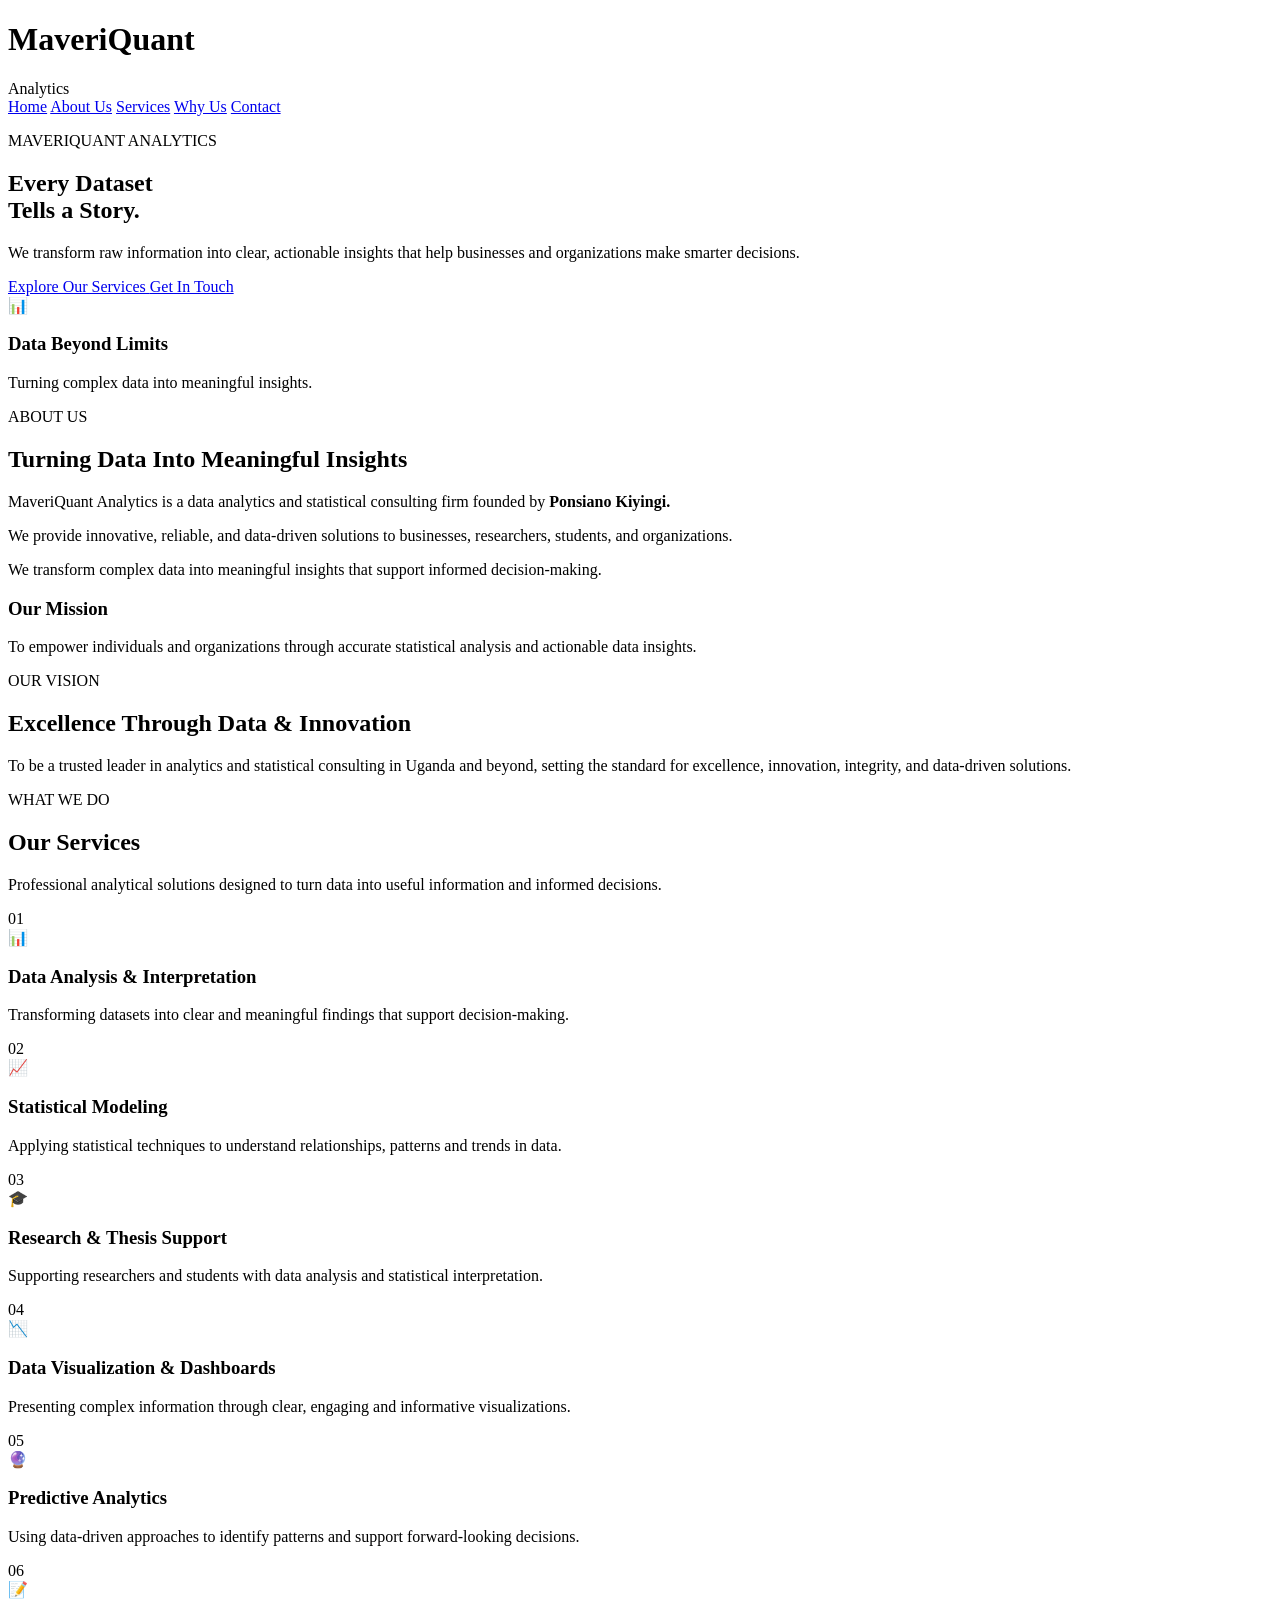
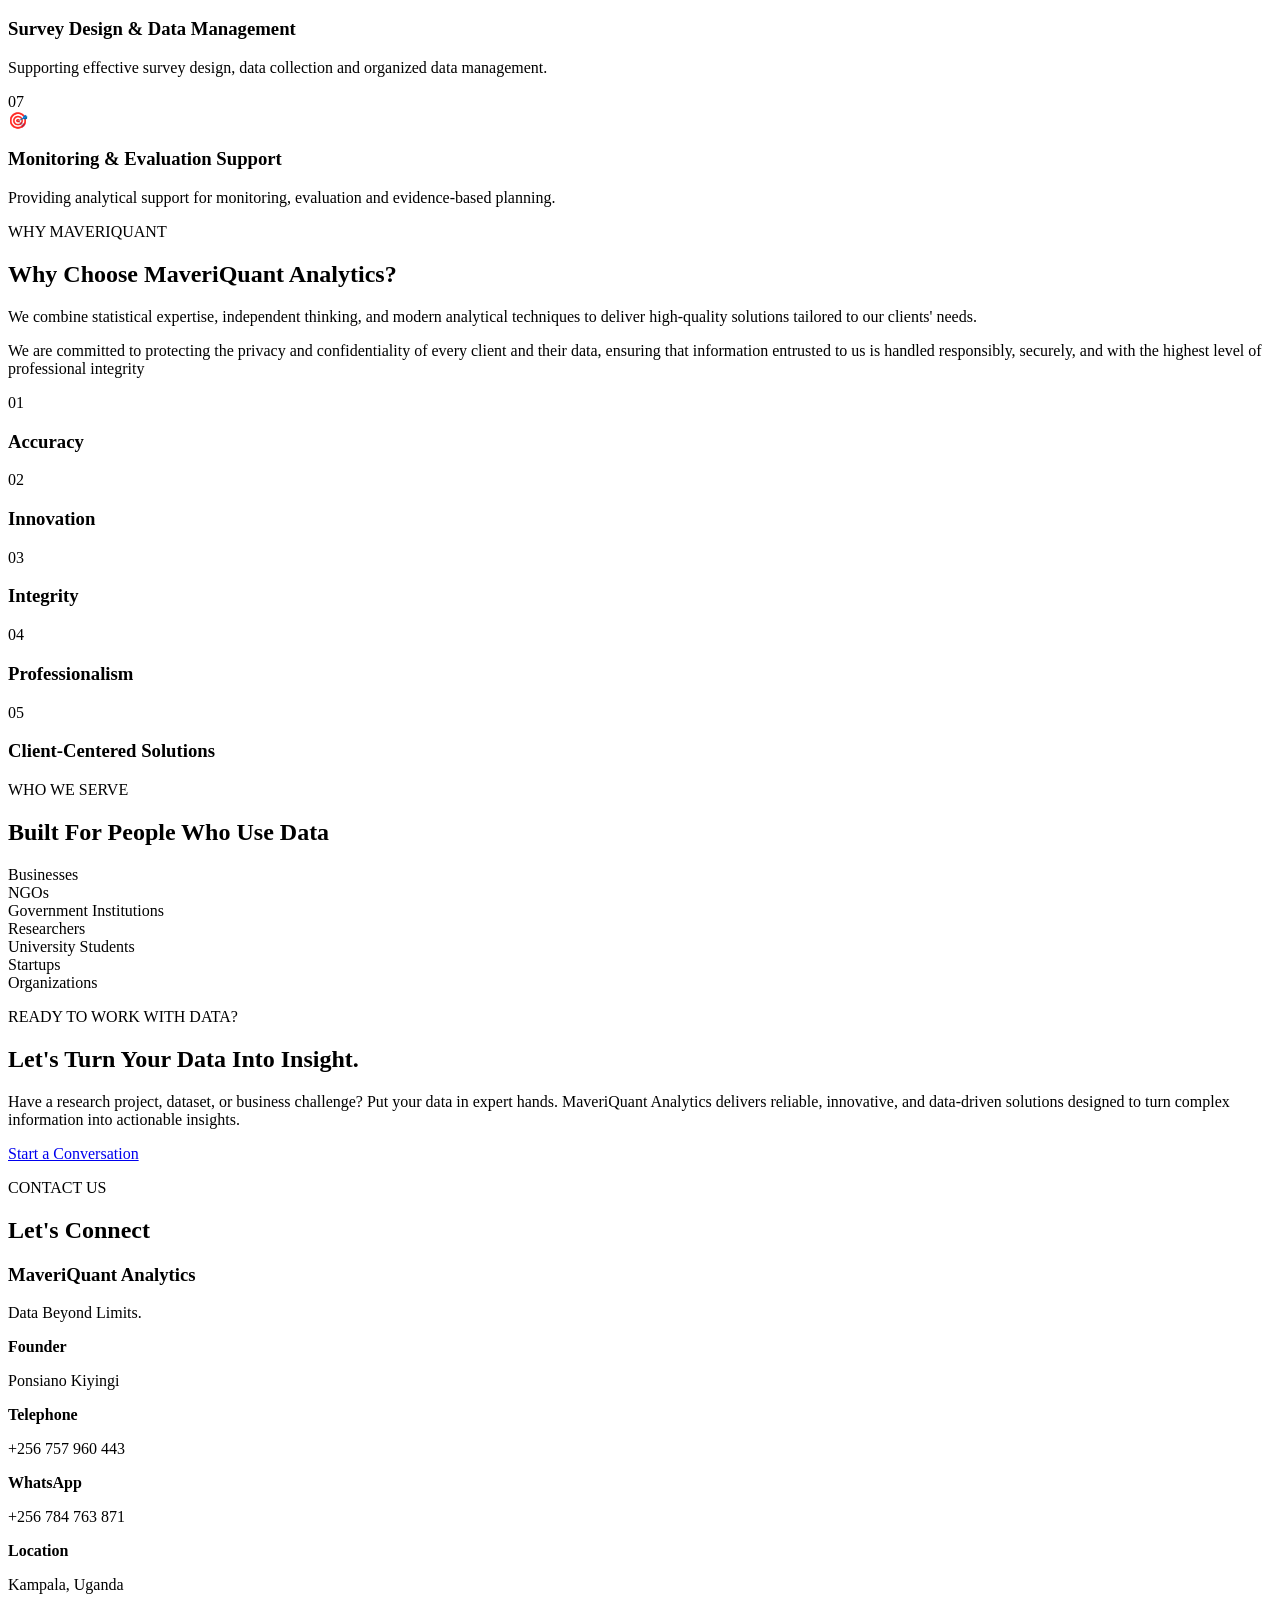
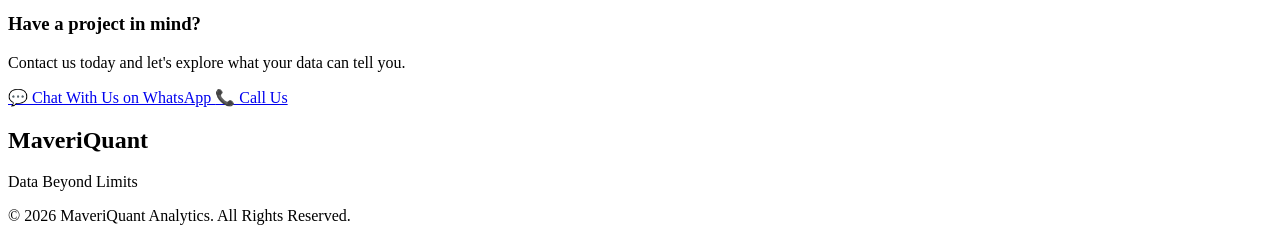
==== index.html @ db4d4c3b "Revise branding and content in index.html Updated the title and meta description to reflect the new " ====
<!DOCTYPE html>
<html lang="en">
<head>
    <meta charset="UTF-8">
    <meta name="viewport" content="width=device-width, initial-scale=1.0">

    <title>MaveriQuant Analytics | Data Beyond Limits</title>

    <meta name="description"
        content="MaveriQuant Analytics provides professional statistical analytics,statistical consulting, data visualization, predictive analytics, econometrics and research support services">

    <meta name="keywords"
        content="Mavstats is a data and statistical analytics brand focused
                on transforming data into clear,actionable and meaningful insights that help businesses to make
                smarter decisions.<link rel="stylesheet" href="style.css">
</head>

<body>

    <!-- ================= HEADER ================= -->

    <header class="header">

        <div class="container nav-container">

            <div class="logo">
                <h1>MaveriQuant</h1>
                <span>Analytics</span>
            </div>

            <nav>
                <a href="#home">Home</a>
                <a href="#about">About Us</a>
                <a href="#services">Services</a>
                <a href="#why-us">Why Us</a>
                <a href="#contact">Contact</a>
            </nav>

        </div>

    </header>


    <!-- ================= HERO ================= -->

    <section id="home" class="hero">

        <div class="container hero-content">

            <div class="hero-text">

                <p class="small-title">MAVERIQUANT ANALYTICS</p>

                <h2>
                    Every Dataset<br>
                    <span>Tells a Story.</span>
                </h2>

                <p>
                    We transform raw information into clear, actionable
                    insights that help businesses and organizations make
                    smarter decisions.
                </p>

                <div class="hero-buttons">

                    <a href="#services" class="btn primary-btn">
                        Explore Our Services
                    </a>

                    <a href="#contact" class="btn secondary-btn">
                        Get In Touch
                    </a>

                </div>

            </div>

            <div class="hero-card">

                <div class="data-icon">📊</div>

                <h3>Data Beyond Limits</h3>

                <p>
                    Turning complex data into meaningful insights.
                </p>

            </div>

        </div>

    </section>


    <!-- ================= ABOUT ================= -->

    <section id="about" class="section">

        <div class="container">

            <div class="section-heading">

                <p class="section-label">ABOUT US</p>

                <h2>
                    Turning Data Into
                    <span>Meaningful Insights</span>
                </h2>

            </div>


            <div class="about-grid">

                <div class="about-text">

                    <p>
                        MaveriQuant Analytics is a data analytics and
                        statistical consulting firm founded by
                        <strong>Ponsiano Kiyingi.</strong>
                    </p>

                    <p>
                        We provide innovative, reliable, and data-driven
                        solutions to businesses, researchers, students,
                        and organizations.
                    </p>

                    <p>
                        We transform complex data into meaningful insights
                        that support informed decision-making.
                    </p>

                </div>


                <div class="mission-card">

                    <h3>Our Mission</h3>

                    <p>
                        To empower individuals and organizations through
                        accurate statistical analysis and actionable
                        data insights.
                    </p>

                </div>

            </div>

        </div>

    </section>


    <!-- ================= VISION ================= -->

    <section class="vision-section">

        <div class="container vision-grid">

            <div>

                <p class="section-label">OUR VISION</p>

                <h2>
                    Excellence Through
                    <span>Data & Innovation</span>
                </h2>

            </div>

            <p>
                To be a trusted leader in analytics and statistical consulting in Uganda and beyond, setting the standard for excellence, innovation, integrity, and data-driven solutions.
            </p>

        </div>

    </section>


    <!-- ================= SERVICES ================= -->

    <section id="services" class="section services-section">

        <div class="container">

            <div class="section-heading center">

                <p class="section-label">WHAT WE DO</p>

                <h2>Our <span>Services</span></h2>

                <p>
                    Professional analytical solutions designed to turn
                    data into useful information and informed decisions.
                </p>

            </div>


            <div class="services-grid">


                <div class="service-card">

                    <div class="service-number">01</div>

                    <div class="service-icon">📊</div>

                    <h3>Data Analysis & Interpretation</h3>

                    <p>
                        Transforming datasets into clear and meaningful
                        findings that support decision-making.
                    </p>

                </div>


                <div class="service-card">

                    <div class="service-number">02</div>

                    <div class="service-icon">📈</div>

                    <h3>Statistical Modeling</h3>

                    <p>
                        Applying statistical techniques to understand
                        relationships, patterns and trends in data.
                    </p>

                </div>


                <div class="service-card">

                    <div class="service-number">03</div>

                    <div class="service-icon">🎓</div>

                    <h3>Research & Thesis Support</h3>

                    <p>
                        Supporting researchers and students with data
                        analysis and statistical interpretation.
                    </p>

                </div>


                <div class="service-card">

                    <div class="service-number">04</div>

                    <div class="service-icon">📉</div>

                    <h3>Data Visualization & Dashboards</h3>

                    <p>
                        Presenting complex information through clear,
                        engaging and informative visualizations.
                    </p>

                </div>


                <div class="service-card">

                    <div class="service-number">05</div>

                    <div class="service-icon">🔮</div>

                    <h3>Predictive Analytics</h3>

                    <p>
                        Using data-driven approaches to identify patterns
                        and support forward-looking decisions.
                    </p>

                </div>


                <div class="service-card">

                    <div class="service-number">06</div>

                    <div class="service-icon">📝</div>

                    <h3>Survey Design & Data Management</h3>

                    <p>
                        Supporting effective survey design, data collection
                        and organized data management.
                    </p>

                </div>


                <div class="service-card">

                    <div class="service-number">07</div>

                    <div class="service-icon">🎯</div>

                    <h3>Monitoring & Evaluation Support</h3>

                    <p>
                        Providing analytical support for monitoring,
                        evaluation and evidence-based planning.
                    </p>

                </div>


            </div>

        </div>

    </section>


    <!-- ================= WHY US ================= -->

    <section id="why-us" class="section why-section">

        <div class="container">

            <div class="section-heading">

                <p class="section-label">WHY MAVERIQUANT</p>

                <h2>
                    Why Choose
                    <span>MaveriQuant Analytics?</span>
                </h2>

            </div>


            <div class="why-grid">

                <div class="why-main">

                    <p>
                        We combine statistical expertise, independent thinking, and
        modern analytical techniques to deliver high-quality solutions
        tailored to our clients' needs.
    
                    </p>

              <p>
                  We are committed to protecting the privacy and confidentiality
        of every client and their data, ensuring that information
        entrusted to us is handled responsibly, securely, and with
        the highest level of professional integrity
              </p>
                    
                </div>


                <div class="values">

                    <div class="value">
                        <span>01</span>
                        <h3>Accuracy</h3>
                    </div>

                    <div class="value">
                        <span>02</span>
                        <h3>Innovation</h3>
                    </div>

                    <div class="value">
                        <span>03</span>
                        <h3>Integrity</h3>
                    </div>

                    <div class="value">
                        <span>04</span>
                        <h3>Professionalism</h3>
                    </div>

                    <div class="value">
                        <span>05</span>
                        <h3>Client-Centered Solutions</h3>
                    </div>

                </div>

            </div>

        </div>

    </section>


    <!-- ================= CLIENTS ================= -->

    <section class="clients-section">

        <div class="container">

            <div class="section-heading center">

                <p class="section-label">WHO WE SERVE</p>

                <h2>Built For People Who <span>Use Data</span></h2>

            </div>


            <div class="clients-grid">

                <div>Businesses</div>

                <div>NGOs</div>

                <div>Government Institutions</div>

                <div>Researchers</div>

                <div>University Students</div>

                <div>Startups</div>

                <div>Organizations</div>
            
            </div>

        </div>

    </section>


    <!-- ================= CTA ================= -->

    <section class="cta">

        <div class="container">

            <p class="section-label">READY TO WORK WITH DATA?</p>

            <h2>
                Let's Turn Your Data Into
                <span>Insight.</span>
            </h2>

            <p>
                Have a research project, dataset, or business challenge? Put your data in expert hands. MaveriQuant Analytics delivers reliable, innovative, and data-driven solutions designed to turn complex information into actionable insights. 
            </p>

            <a href="#contact" class="btn primary-btn">
                Start a Conversation
            </a>

        </div>

    </section>


    <!-- ================= CONTACT ================= -->

    <section id="contact" class="section contact-section">

        <div class="container">

            <div class="section-heading">

                <p class="section-label">CONTACT US</p>

                <h2>
                    Let's <span>Connect</span>
                </h2>

            </div>


            <div class="contact-grid">


                <div class="contact-info">

                    <h3>MaveriQuant Analytics</h3>

                    <p>
                        Data Beyond Limits.
                    </p>

                    <div class="contact-item">
                        <strong>Founder</strong>
                        <p>Ponsiano Kiyingi</p>
                    </div>

                    <div class="contact-item">
                        <strong>Telephone</strong>
                        <p>+256 757 960 443</p>
                    </div>

                    <div class="contact-item">
                        <strong>WhatsApp</strong>
                        <p>+256 784 763 871</p>
                    </div>

                    <div class="contact-item">
                        <strong>Location</strong>
                        <p>Kampala, Uganda</p>
                    </div>

                </div>


                <div class="contact-action">

                    <h3>Have a project in mind?</h3>

                    <p>
                        Contact us today and let's explore what your
                        data can tell you.
                    </p>

                    <a
                        href="https://wa.me/256784763871?text=Hello%20MaveriQuant%20Analytics%2C%20I%20would%20like%20to%20discuss%20a%20project."
                        target="_blank"
                        class="whatsapp-btn">

                        💬 Chat With Us on WhatsApp

                    </a>

                    <a
                        href="tel:+256757960443"
                        class="call-btn">

                        📞 Call Us

                    </a>

                </div>


            </div>

        </div>

    </section>


    <!-- ================= FOOTER ================= -->

    <footer>

        <div class="container footer-content">

            <div>

                <h2>MaveriQuant</h2>

                <p>Data Beyond Limits</p>

            </div>

            <p>
                © 2026 MaveriQuant Analytics. All Rights Reserved.
            </p>

        </div>

    </footer>


    <script src="script.js"></script>

</body>
</html>
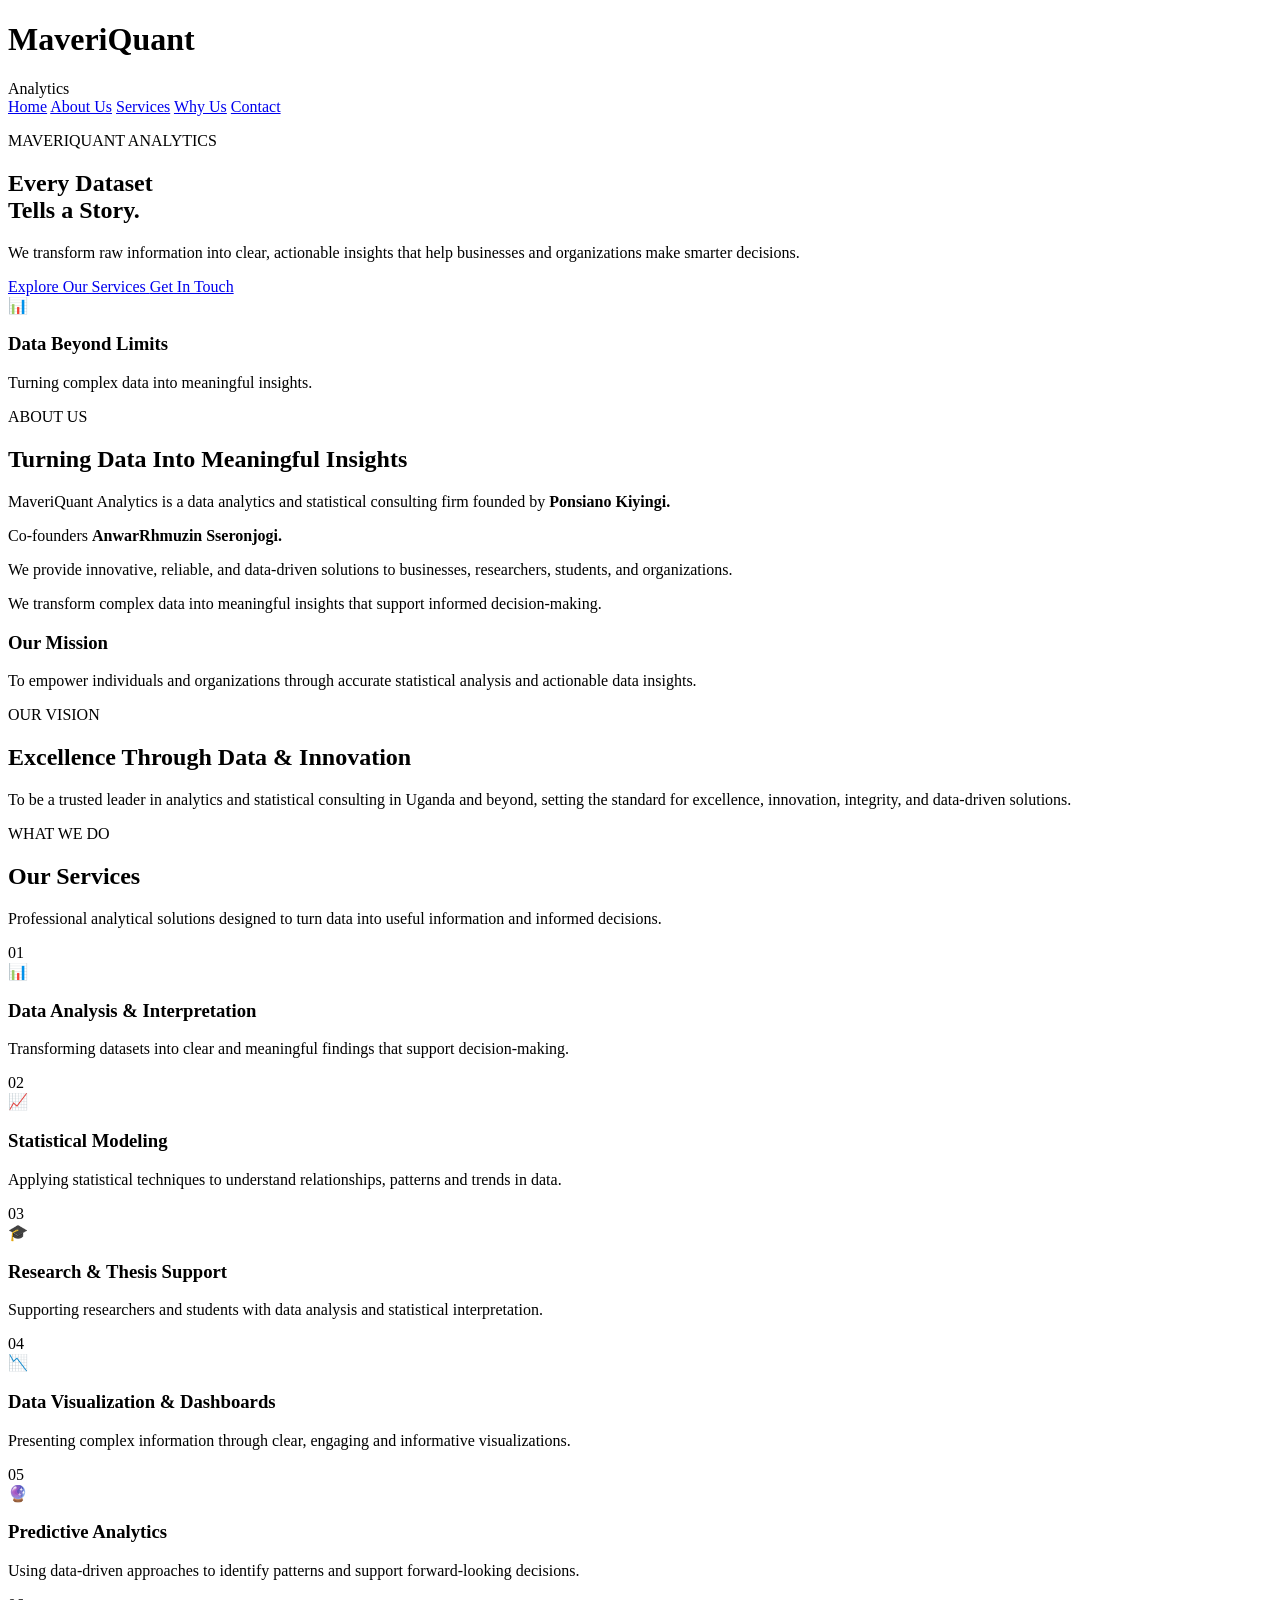
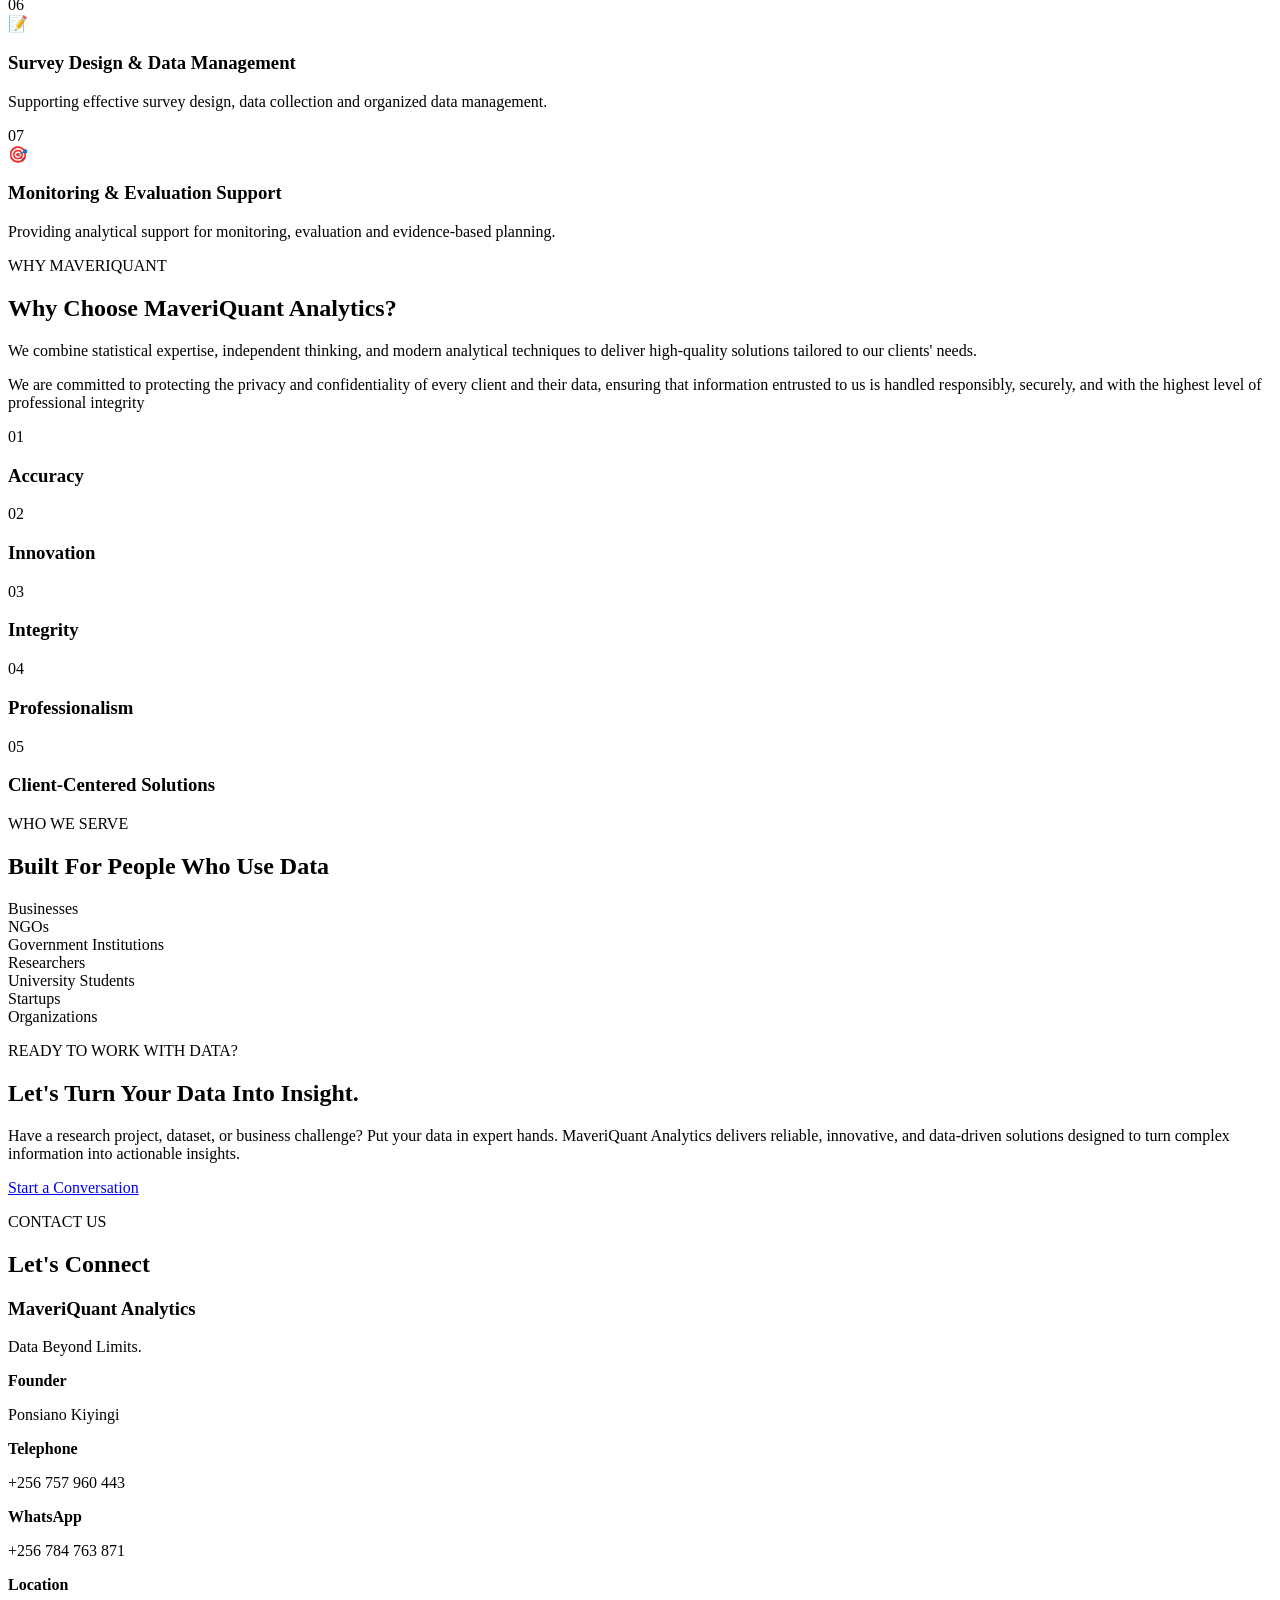
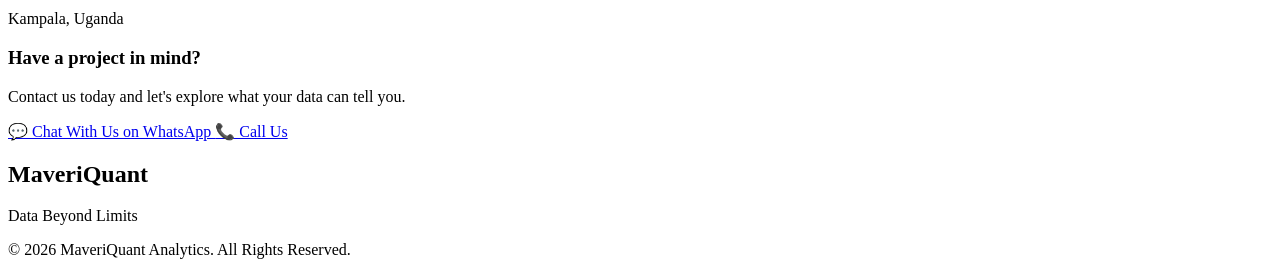
==== commit 9a18c4a6: "Add co-founder information to index.html" ====
--- a/index.html
+++ b/index.html
@@ -119,6 +119,10 @@
                         MaveriQuant Analytics is a data analytics and
                         statistical consulting firm founded by
                         <strong>Ponsiano Kiyingi.</strong>
+                        <p>
+                            Co-founders 
+                            <strong>AnwarRhmuzin Sseronjogi.</strong>
+                        </p>
                     </p>
 
                     <p>
--- a/style.css
+++ b/style.css
@@ -0,0 +1,631 @@
+/* =====================================================
+   MAVERIQUANT ANALYTICS
+   Main Website Styles
+   ===================================================== */
+
+/* ---------- RESET ---------- */
+
+* {
+    margin: 0;
+    padding: 0;
+    box-sizing: border-box;
+}
+
+html {
+    scroll-behavior: smooth;
+}
+
+body {
+    font-family: "Segoe UI", Arial, sans-serif;
+    line-height: 1.7;
+    color: #172033;
+    background: #ffffff;
+}
+
+
+/* ---------- GENERAL ---------- */
+
+.container {
+    width: 90%;
+    max-width: 1200px;
+    margin: auto;
+}
+
+.section {
+    padding: 100px 0;
+}
+
+.section-heading {
+    max-width: 750px;
+    margin-bottom: 60px;
+}
+
+.section-heading.center {
+    text-align: center;
+    margin-left: auto;
+    margin-right: auto;
+}
+
+.section-label {
+    font-size: 14px;
+    font-weight: 700;
+    letter-spacing: 3px;
+    text-transform: uppercase;
+    color: #1769aa;
+    margin-bottom: 12px;
+}
+
+h2 {
+    font-size: clamp(36px, 5vw, 58px);
+    line-height: 1.15;
+    margin-bottom: 20px;
+}
+
+h2 span {
+    color: #1769aa;
+}
+
+p {
+    font-size: 17px;
+    color: #5d6878;
+}
+
+a {
+    text-decoration: none;
+}
+
+
+/* ---------- HEADER ---------- */
+
+.header {
+    position: sticky;
+    top: 0;
+    z-index: 1000;
+    background: rgba(255, 255, 255, 0.96);
+    border-bottom: 1px solid #e8edf3;
+}
+
+.nav-container {
+    min-height: 82px;
+    display: flex;
+    align-items: center;
+    justify-content: space-between;
+    gap: 30px;
+}
+
+.logo h1 {
+    font-size: 25px;
+    line-height: 1;
+    color: #14213d;
+    letter-spacing: -1px;
+}
+
+.logo span {
+    font-size: 12px;
+    color: #1769aa;
+    letter-spacing: 3px;
+    text-transform: uppercase;
+}
+
+nav {
+    display: flex;
+    align-items: center;
+    gap: 30px;
+}
+
+nav a {
+    color: #394456;
+    font-size: 15px;
+    font-weight: 600;
+    transition: 0.3s ease;
+}
+
+nav a:hover {
+    color: #1769aa;
+}
+
+
+/* ---------- HERO ---------- */
+
+.hero {
+    min-height: 720px;
+    display: flex;
+    align-items: center;
+    background:
+        linear-gradient(135deg, #f5f9fd 0%, #ffffff 55%, #edf6fc 100%);
+    overflow: hidden;
+}
+
+.hero-content {
+    display: grid;
+    grid-template-columns: 1.3fr 0.7fr;
+    align-items: center;
+    gap: 80px;
+}
+
+.small-title {
+    font-size: 14px;
+    font-weight: 800;
+    letter-spacing: 4px;
+    color: #1769aa;
+    margin-bottom: 20px;
+}
+
+.hero h2 {
+    font-size: clamp(48px, 7vw, 82px);
+    letter-spacing: -3px;
+}
+
+.hero h2 span {
+    color: #1769aa;
+}
+
+.hero-text > p:not(.small-title) {
+    max-width: 650px;
+    font-size: 20px;
+    margin: 25px 0 35px;
+}
+
+.hero-buttons {
+    display: flex;
+    gap: 15px;
+    flex-wrap: wrap;
+}
+
+
+/* ---------- BUTTONS ---------- */
+
+.btn {
+    display: inline-block;
+    padding: 14px 25px;
+    border-radius: 8px;
+    font-weight: 700;
+    transition: 0.3s ease;
+}
+
+.primary-btn {
+    background: #1769aa;
+    color: #ffffff;
+}
+
+.primary-btn:hover {
+    transform: translateY(-3px);
+    background: #12578e;
+}
+
+.secondary-btn {
+    border: 2px solid #1769aa;
+    color: #1769aa;
+}
+
+.secondary-btn:hover {
+    background: #1769aa;
+    color: #ffffff;
+}
+
+
+/* ---------- HERO CARD ---------- */
+
+.hero-card {
+    padding: 55px 35px;
+    text-align: center;
+    background: #14213d;
+    color: white;
+    border-radius: 20px;
+    box-shadow: 0 25px 60px rgba(20, 33, 61, 0.18);
+    transform: rotate(2deg);
+}
+
+.hero-card .data-icon {
+    font-size: 65px;
+    margin-bottom: 20px;
+}
+
+.hero-card h3 {
+    font-size: 28px;
+    margin-bottom: 12px;
+}
+
+.hero-card p {
+    color: #dbe7f3;
+}
+
+
+/* ---------- ABOUT ---------- */
+
+.about-grid {
+    display: grid;
+    grid-template-columns: 1fr 0.8fr;
+    gap: 70px;
+    align-items: center;
+}
+
+.about-text p {
+    margin-bottom: 20px;
+}
+
+.mission-card {
+    padding: 45px;
+    border-radius: 15px;
+    background: #f4f8fc;
+    border-left: 5px solid #1769aa;
+}
+
+.mission-card h3 {
+    font-size: 25px;
+    margin-bottom: 15px;
+    color: #14213d;
+}
+
+
+/* ---------- VISION ---------- */
+
+.vision-section {
+    padding: 90px 0;
+    background: #14213d;
+    color: white;
+}
+
+.vision-grid {
+    display: grid;
+    grid-template-columns: 1fr 1fr;
+    gap: 80px;
+    align-items: center;
+}
+
+.vision-section h2 {
+    color: white;
+}
+
+.vision-section p {
+    color: #d9e2ed;
+}
+
+
+/* ---------- SERVICES ---------- */
+
+.services-section {
+    background: #f8fafc;
+}
+
+.services-grid {
+    display: grid;
+    grid-template-columns: repeat(3, 1fr);
+    gap: 25px;
+}
+
+.service-card {
+    position: relative;
+    padding: 35px;
+    background: white;
+    border: 1px solid #e6ebf1;
+    border-radius: 14px;
+    transition: 0.3s ease;
+    overflow: hidden;
+}
+
+.service-card:hover {
+    transform: translateY(-8px);
+    box-shadow: 0 18px 40px rgba(20, 33, 61, 0.1);
+}
+
+.service-number {
+    position: absolute;
+    top: 15px;
+    right: 20px;
+    font-size: 13px;
+    font-weight: 800;
+    color: #c8d5e2;
+}
+
+.service-icon {
+    font-size: 35px;
+    margin-bottom: 20px;
+}
+
+.service-card h3 {
+    font-size: 21px;
+    color: #172033;
+    margin-bottom: 12px;
+}
+
+.service-card p {
+    font-size: 15px;
+}
+
+
+/* ---------- WHY US ---------- */
+
+.why-grid {
+    display: grid;
+    grid-template-columns: 0.8fr 1.2fr;
+    gap: 80px;
+    align-items: start;
+}
+
+.why-main {
+    padding: 40px;
+    background: #f4f8fc;
+    border-radius: 15px;
+}
+
+.why-main p {
+    font-size: 20px;
+    color: #344054;
+}
+
+.values {
+    display: grid;
+    grid-template-columns: repeat(2, 1fr);
+    gap: 20px;
+}
+
+.value {
+    padding: 25px;
+    border-bottom: 2px solid #e7edf3;
+}
+
+.value span {
+    font-size: 13px;
+    font-weight: 800;
+    color: #1769aa;
+}
+
+.value h3 {
+    margin-top: 5px;
+    color: #172033;
+}
+
+
+/* ---------- CLIENTS ---------- */
+
+.clients-section {
+    padding: 90px 0;
+}
+
+.clients-grid {
+    display: flex;
+    flex-wrap: wrap;
+    justify-content: center;
+    gap: 15px;
+}
+
+.clients-grid div {
+    padding: 15px 25px;
+    background: #f3f7fb;
+    border: 1px solid #e1e8f0;
+    border-radius: 50px;
+    font-weight: 600;
+    color: #344054;
+}
+
+
+/* ---------- CTA ---------- */
+
+.cta {
+    padding: 110px 0;
+    text-align: center;
+    background: #1769aa;
+}
+
+.cta .section-label {
+    color: #dcefff;
+}
+
+.cta h2 {
+    color: white;
+    max-width: 800px;
+    margin: auto;
+}
+
+.cta h2 span {
+    color: #ffffff;
+}
+
+.cta p:not(.section-label) {
+    max-width: 650px;
+    margin: 20px auto 30px;
+    color: #e2f0fb;
+}
+
+
+/* ---------- CONTACT ---------- */
+
+.contact-section {
+    background: #f8fafc;
+}
+
+.contact-grid {
+    display: grid;
+    grid-template-columns: 1fr 1fr;
+    gap: 50px;
+}
+
+.contact-info,
+.contact-action {
+    padding: 40px;
+    background: white;
+    border: 1px solid #e5eaf0;
+    border-radius: 15px;
+}
+
+.contact-info h3,
+.contact-action h3 {
+    font-size: 28px;
+    color: #14213d;
+    margin-bottom: 10px;
+}
+
+.contact-item {
+    margin-top: 25px;
+}
+
+.contact-item strong {
+    color: #1769aa;
+    font-size: 14px;
+    text-transform: uppercase;
+    letter-spacing: 1px;
+}
+
+.contact-item p {
+    color: #344054;
+    font-weight: 600;
+}
+
+.contact-action p {
+    margin: 20px 0 30px;
+}
+
+
+/* ---------- CONTACT BUTTONS ---------- */
+
+.whatsapp-btn,
+.call-btn {
+    display: block;
+    padding: 15px 20px;
+    border-radius: 8px;
+    text-align: center;
+    font-weight: 700;
+    margin-top: 12px;
+    transition: 0.3s ease;
+}
+
+.whatsapp-btn {
+    background: #1769aa;
+    color: white;
+}
+
+.whatsapp-btn:hover {
+    transform: translateY(-3px);
+}
+
+.call-btn {
+    border: 2px solid #1769aa;
+    color: #1769aa;
+}
+
+.call-btn:hover {
+    background: #1769aa;
+    color: white;
+}
+
+
+/* ---------- FOOTER ---------- */
+
+footer {
+    background: #0d1728;
+    padding: 35px 0;
+}
+
+.footer-content {
+    display: flex;
+    align-items: center;
+    justify-content: space-between;
+    gap: 30px;
+}
+
+.footer-content h2 {
+    font-size: 22px;
+    color: white;
+    margin-bottom: 2px;
+}
+
+.footer-content p {
+    font-size: 14px;
+    color: #aebdce;
+}
+
+
+/* =====================================================
+   MOBILE RESPONSIVE DESIGN
+   ===================================================== */
+
+@media (max-width: 900px) {
+
+    nav {
+        gap: 15px;
+    }
+
+    .hero-content {
+        grid-template-columns: 1fr;
+        gap: 50px;
+    }
+
+    .hero {
+        padding: 80px 0;
+    }
+
+    .hero-card {
+        max-width: 450px;
+    }
+
+    .about-grid,
+    .vision-grid,
+    .why-grid,
+    .contact-grid {
+        grid-template-columns: 1fr;
+        gap: 40px;
+    }
+
+    .services-grid {
+        grid-template-columns: repeat(2, 1fr);
+    }
+}
+
+
+@media (max-width: 650px) {
+
+    .section {
+        padding: 70px 0;
+    }
+
+    .nav-container {
+        flex-direction: column;
+        padding: 20px 0;
+    }
+
+    nav {
+        flex-wrap: wrap;
+        justify-content: center;
+        gap: 12px 18px;
+    }
+
+    .hero {
+        min-height: auto;
+    }
+
+    .hero h2 {
+        letter-spacing: -2px;
+    }
+
+    .hero-text > p:not(.small-title) {
+        font-size: 17px;
+    }
+
+    .hero-buttons {
+        flex-direction: column;
+    }
+
+    .hero-buttons .btn {
+        text-align: center;
+    }
+
+    .services-grid {
+        grid-template-columns: 1fr;
+    }
+
+    .values {
+        grid-template-columns: 1fr;
+    }
+
+    .contact-info,
+    .contact-action {
+        padding: 30px 25px;
+    }
+
+    .footer-content {
+        flex-direction: column;
+        text-align: center;
+    }
+
+}
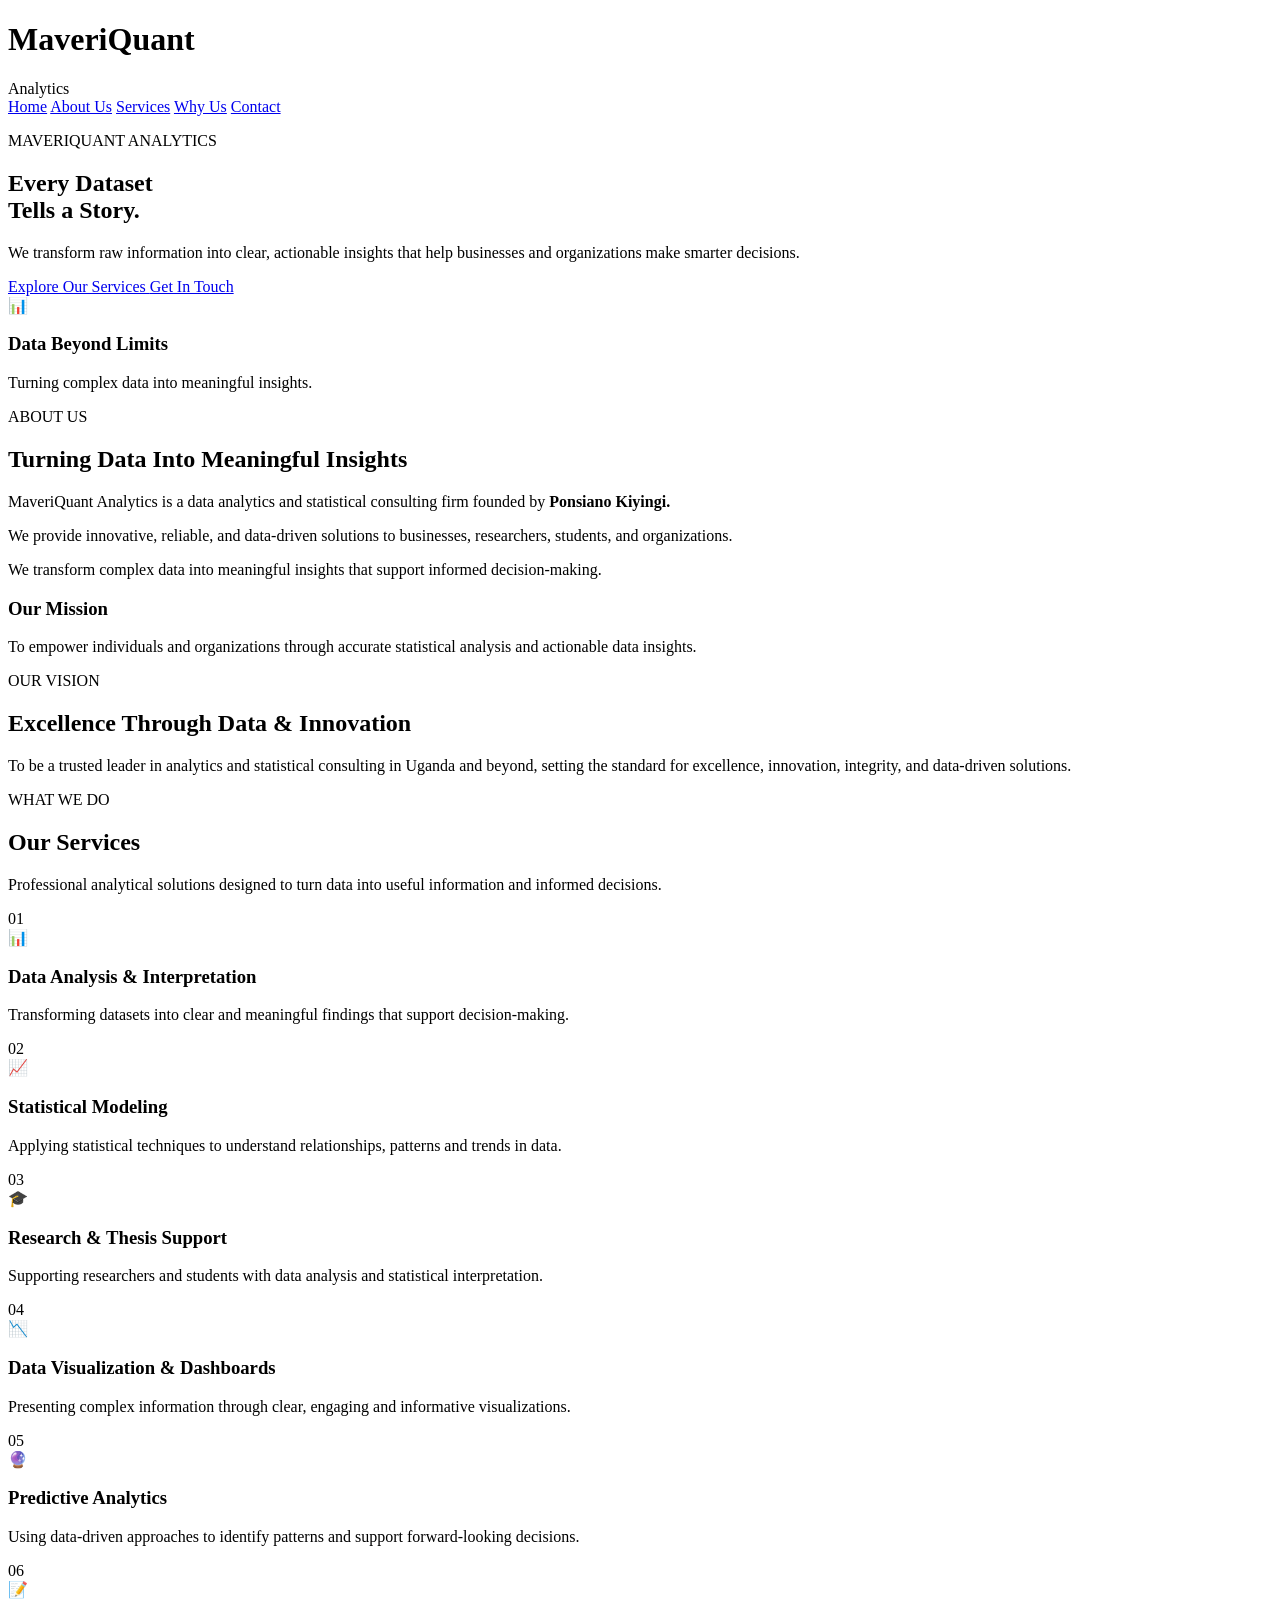
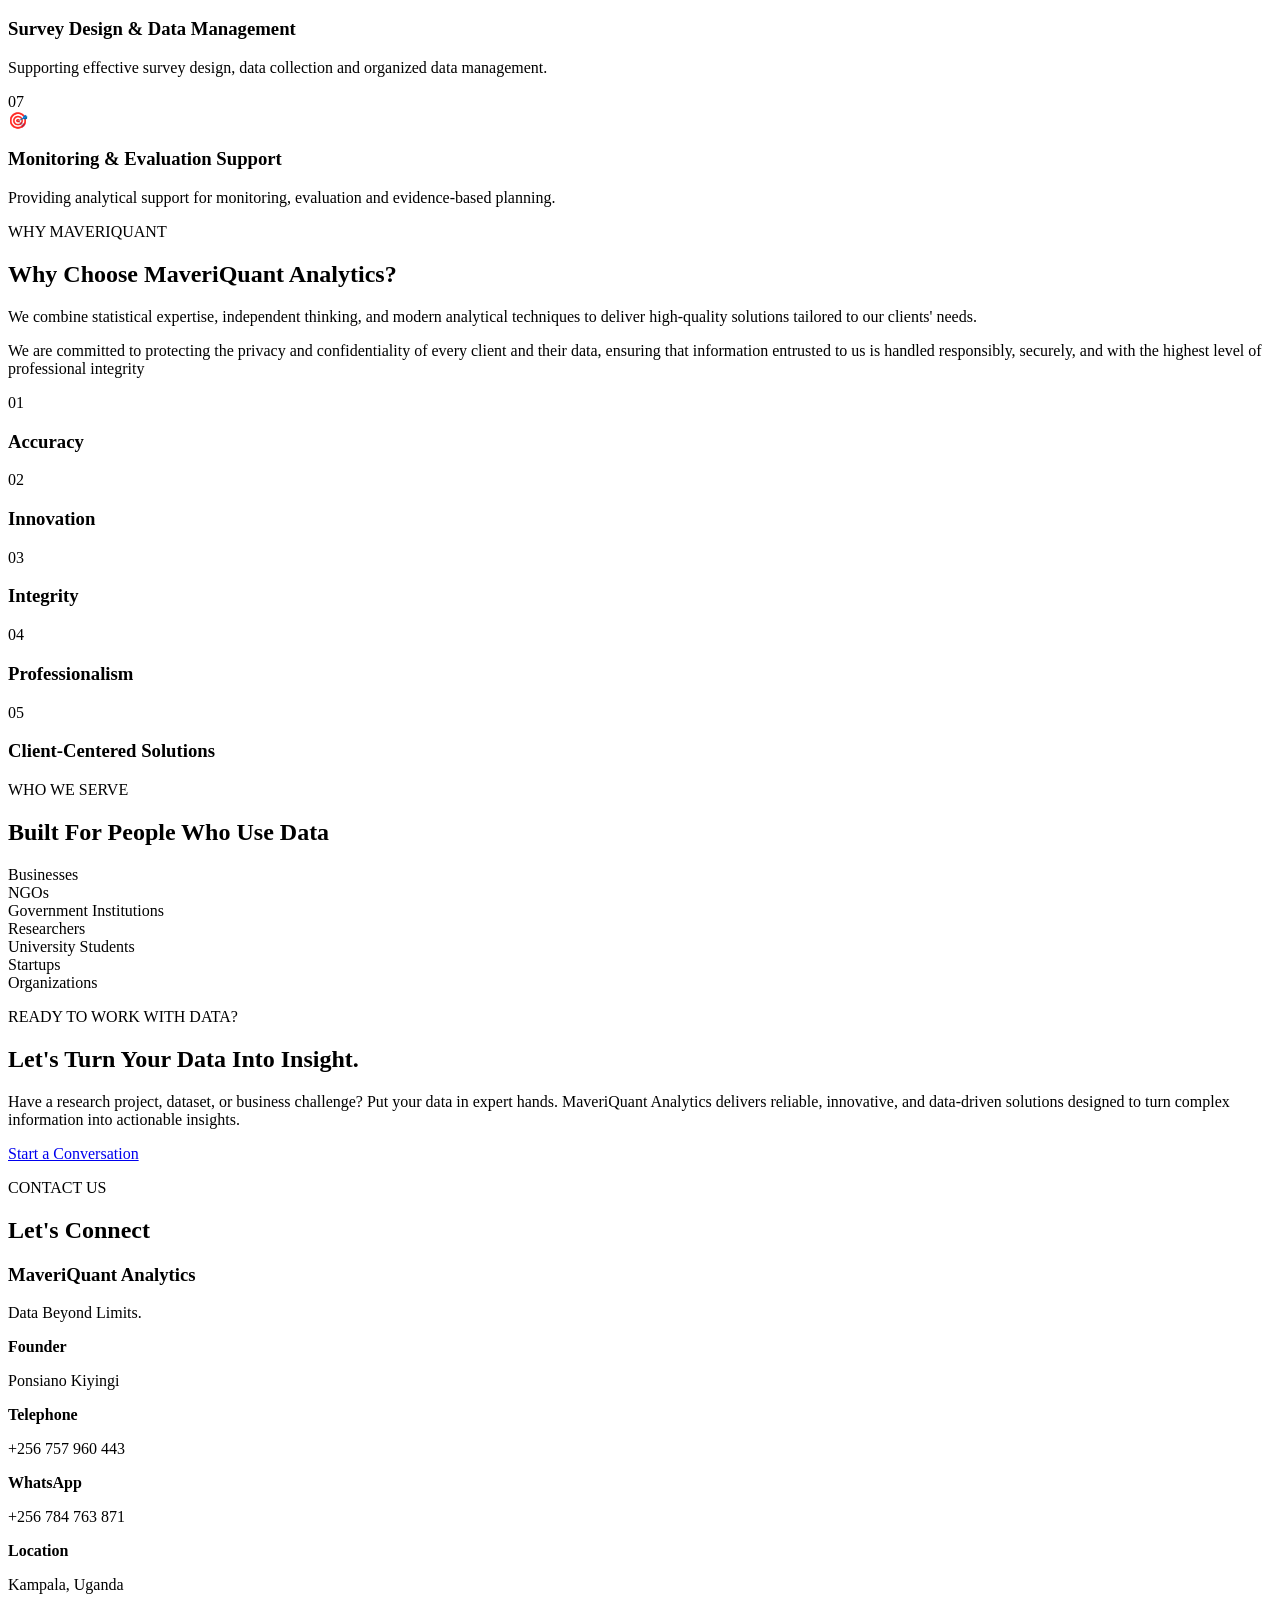
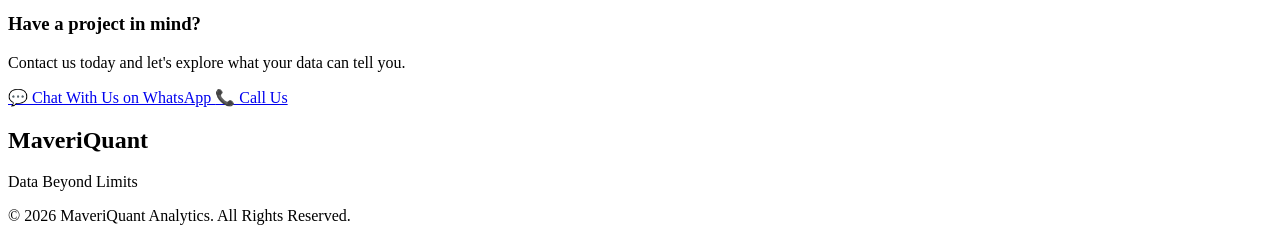
==== commit 9532aa95: "Remove co-founders information from index.html Removed co-founders section from the description." ====
--- a/index.html
+++ b/index.html
@@ -119,10 +119,7 @@
                         MaveriQuant Analytics is a data analytics and
                         statistical consulting firm founded by
                         <strong>Ponsiano Kiyingi.</strong>
-                        <p>
-                            Co-founders 
-                            <strong>AnwarRhmuzin Sseronjogi.</strong>
-                        </p>
+                        
                     </p>
 
                     <p>
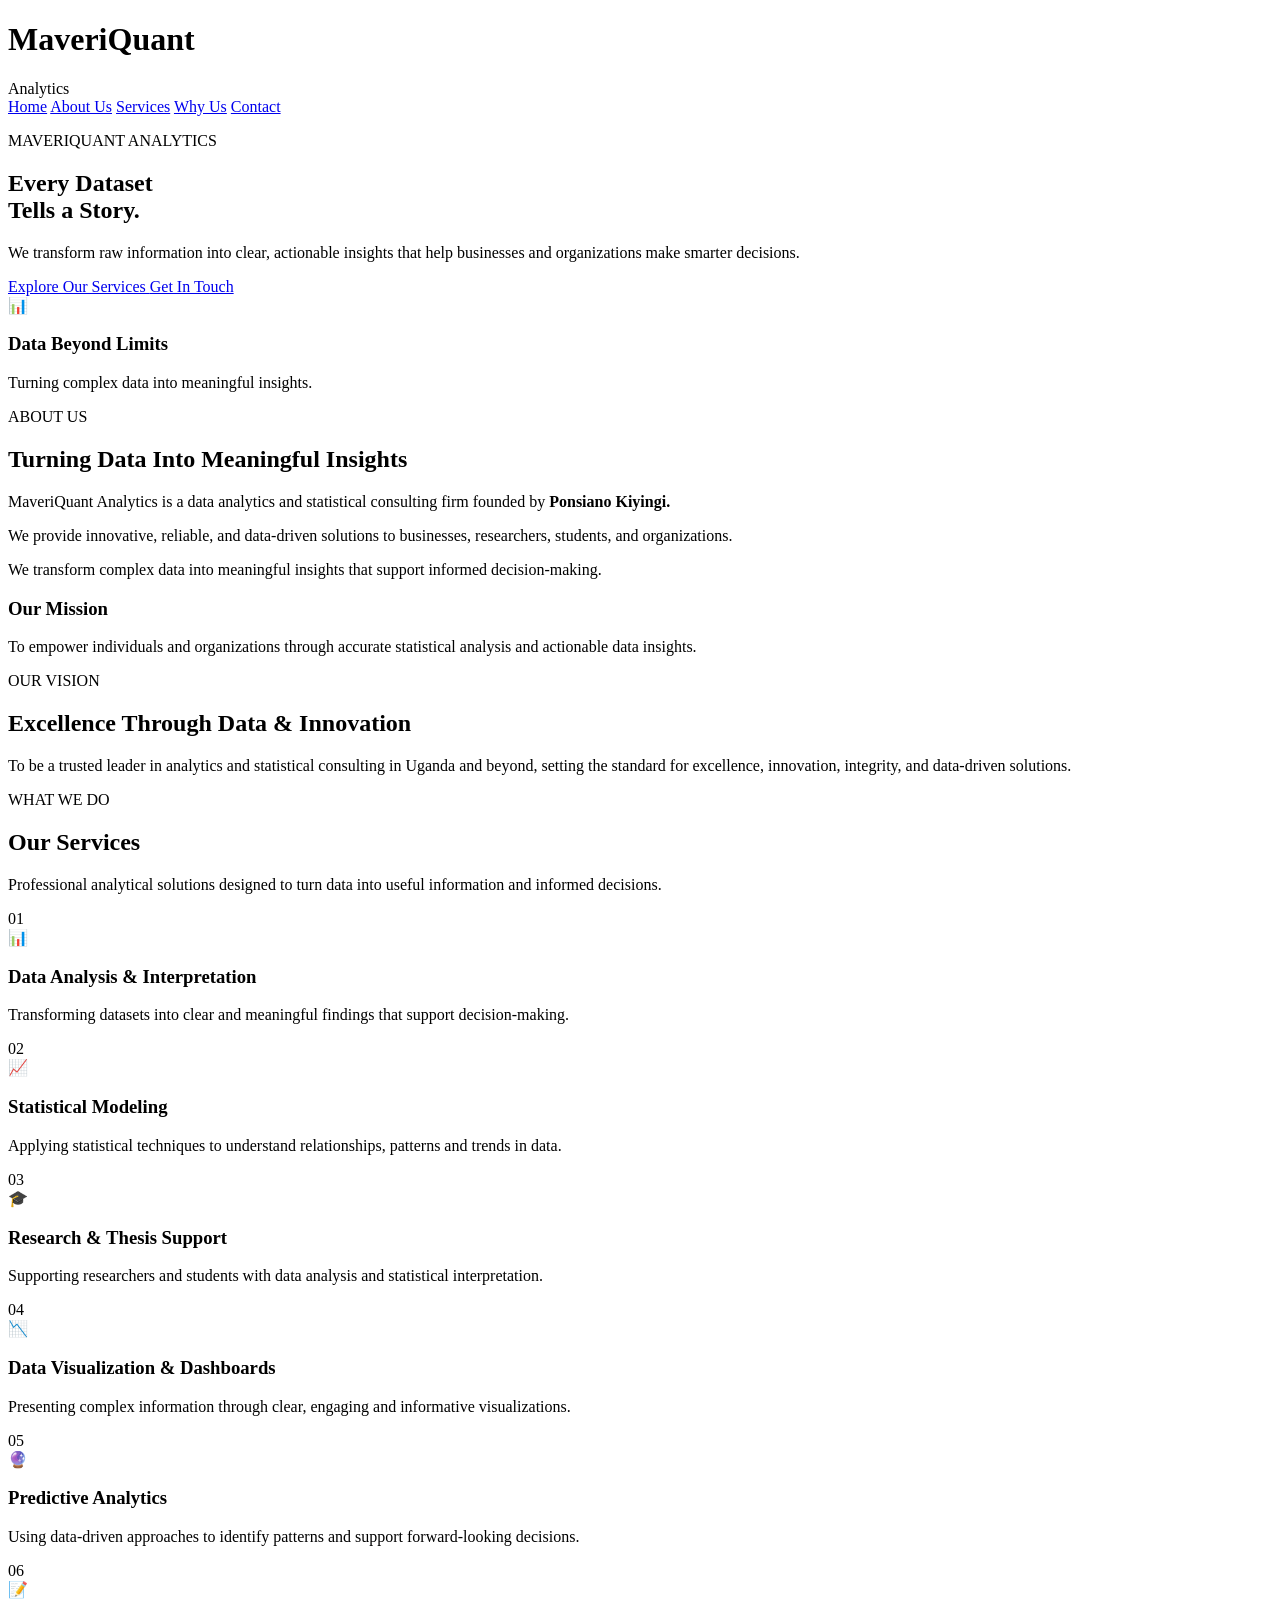
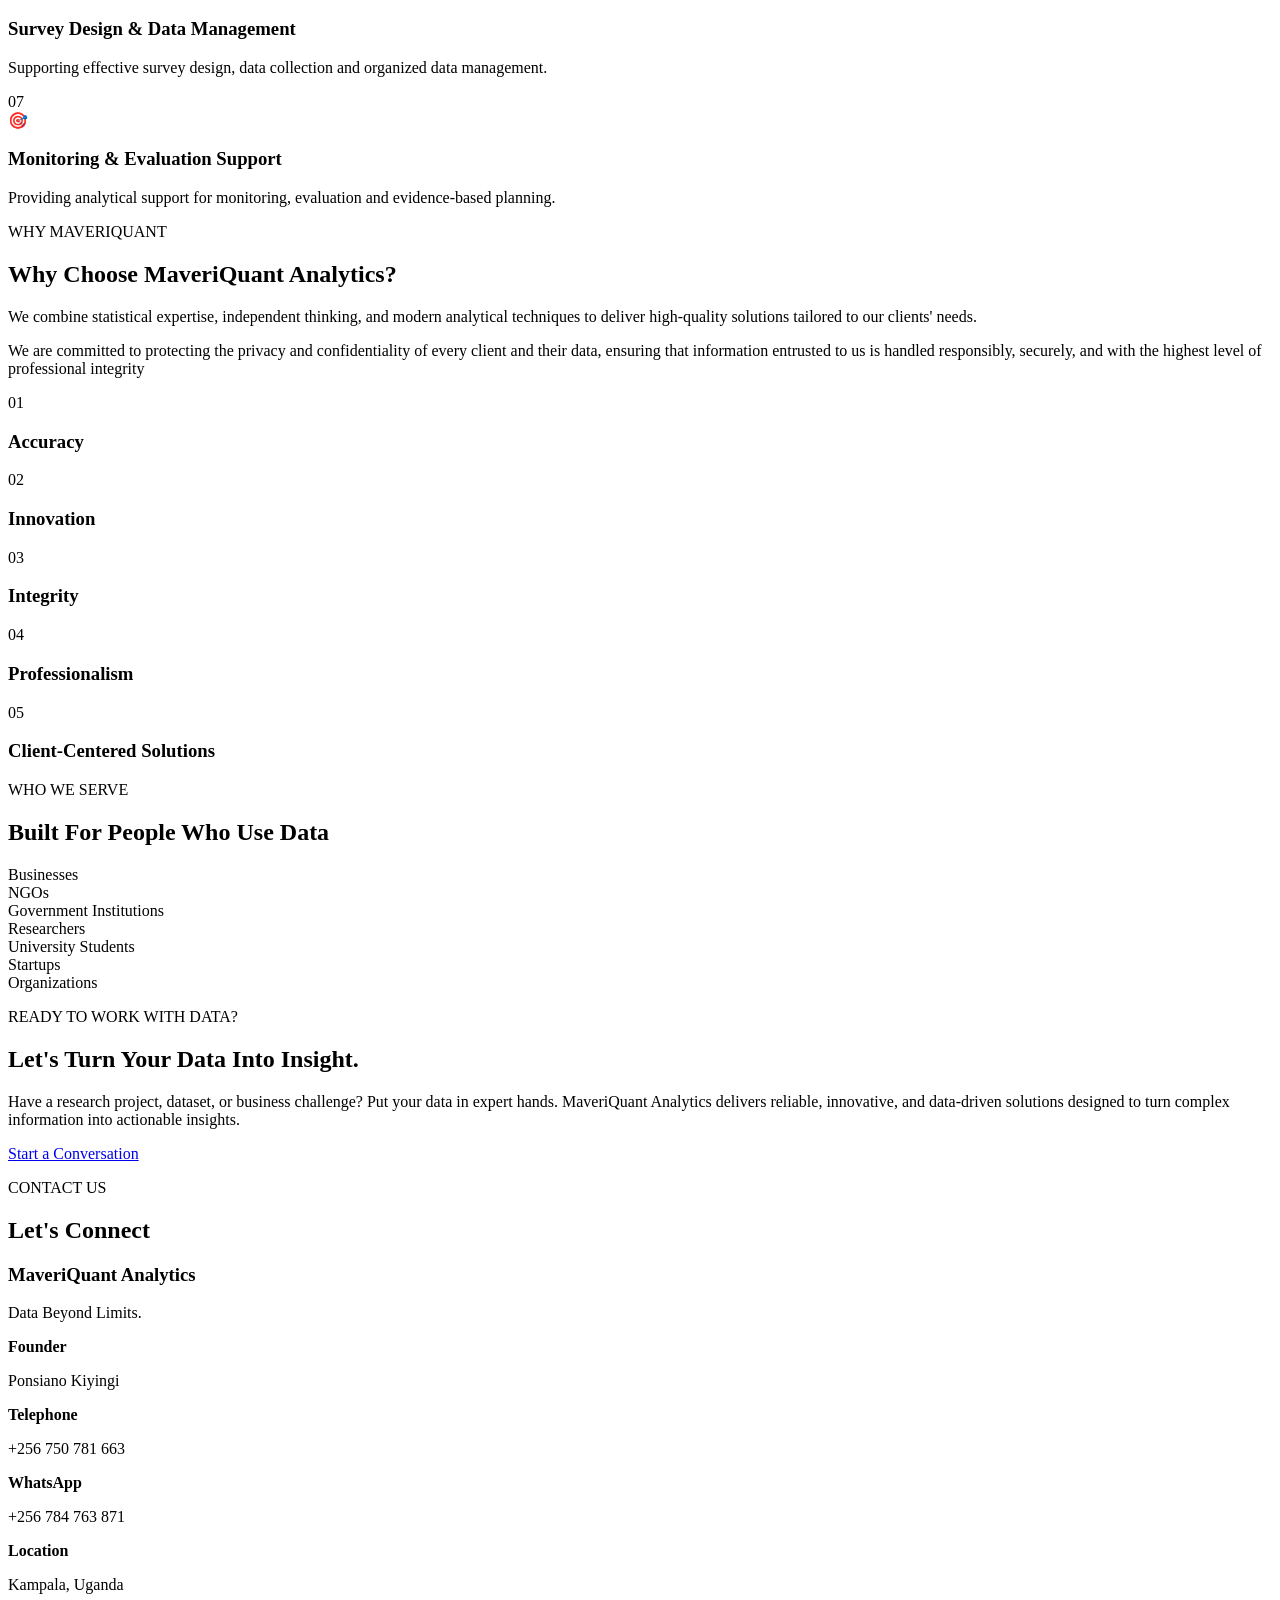
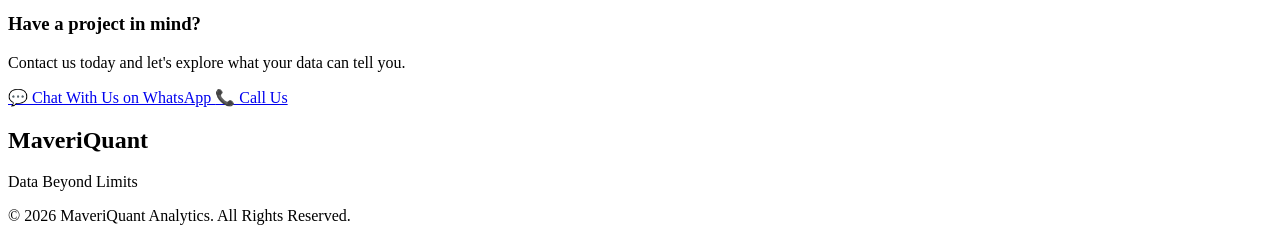
==== commit 3dcb4354: "Update index.html" ====
--- a/index.html
+++ b/index.html
@@ -497,7 +497,7 @@
 
                     <div class="contact-item">
                         <strong>Telephone</strong>
-                        <p>+256 757 960 443</p>
+                        <p>+256 750 781 663</p>
                     </div>
 
                     <div class="contact-item">
@@ -532,7 +532,7 @@
                     </a>
 
                     <a
-                        href="tel:+256757960443"
+                        href="tel:+256750781663"
                         class="call-btn">
 
                         📞 Call Us
--- a/style.css
+++ b/style.css
@@ -1,6 +1,6 @@
 /* =====================================================
    MAVERIQUANT ANALYTICS
-   Main Website Styles
+   Professional Corporate Website Theme
    ===================================================== */
 
 /* ---------- RESET ---------- */
@@ -22,8 +22,14 @@
     background: #ffffff;
 }
 
-
-/* ---------- GENERAL ---------- */
+img {
+    max-width: 100%;
+    display: block;
+}
+
+a {
+    text-decoration: none;
+}
 
 .container {
     width: 90%;
@@ -35,6 +41,32 @@
     padding: 100px 0;
 }
 
+
+/* =====================================================
+   TYPOGRAPHY
+   ===================================================== */
+
+h1,
+h2,
+h3 {
+    line-height: 1.2;
+}
+
+h2 {
+    font-size: clamp(36px, 5vw, 58px);
+    margin-bottom: 20px;
+    letter-spacing: -1.5px;
+}
+
+h2 span {
+    color: #0057b8;
+}
+
+p {
+    font-size: 17px;
+    color: #5d6878;
+}
+
 .section-heading {
     max-width: 750px;
     margin-bottom: 60px;
@@ -47,42 +79,26 @@
 }
 
 .section-label {
-    font-size: 14px;
-    font-weight: 700;
+    font-size: 13px;
+    font-weight: 800;
     letter-spacing: 3px;
     text-transform: uppercase;
-    color: #1769aa;
+    color: #0057b8;
     margin-bottom: 12px;
 }
 
-h2 {
-    font-size: clamp(36px, 5vw, 58px);
-    line-height: 1.15;
-    margin-bottom: 20px;
-}
-
-h2 span {
-    color: #1769aa;
-}
-
-p {
-    font-size: 17px;
-    color: #5d6878;
-}
-
-a {
-    text-decoration: none;
-}
-
-
-/* ---------- HEADER ---------- */
+
+/* =====================================================
+   HEADER / NAVIGATION
+   ===================================================== */
 
 .header {
     position: sticky;
     top: 0;
     z-index: 1000;
-    background: rgba(255, 255, 255, 0.96);
-    border-bottom: 1px solid #e8edf3;
+    background: rgba(255, 255, 255, 0.97);
+    border-bottom: 1px solid #e5ebf2;
+    backdrop-filter: blur(10px);
 }
 
 .nav-container {
@@ -96,15 +112,16 @@
 .logo h1 {
     font-size: 25px;
     line-height: 1;
-    color: #14213d;
+    color: #061a33;
     letter-spacing: -1px;
 }
 
 .logo span {
-    font-size: 12px;
-    color: #1769aa;
+    font-size: 11px;
+    color: #0057b8;
     letter-spacing: 3px;
     text-transform: uppercase;
+    font-weight: 700;
 }
 
 nav {
@@ -114,26 +131,59 @@
 }
 
 nav a {
+    position: relative;
     color: #394456;
     font-size: 15px;
     font-weight: 600;
     transition: 0.3s ease;
 }
 
+nav a::after {
+    content: "";
+    position: absolute;
+    left: 0;
+    bottom: -7px;
+    width: 0;
+    height: 2px;
+    background: #0057b8;
+    transition: 0.3s ease;
+}
+
 nav a:hover {
-    color: #1769aa;
-}
-
-
-/* ---------- HERO ---------- */
+    color: #0057b8;
+}
+
+nav a:hover::after {
+    width: 100%;
+}
+
+
+/* =====================================================
+   HERO
+   ===================================================== */
 
 .hero {
     min-height: 720px;
     display: flex;
     align-items: center;
+
     background:
-        linear-gradient(135deg, #f5f9fd 0%, #ffffff 55%, #edf6fc 100%);
+        radial-gradient(circle at 85% 20%, #dceeff 0%, transparent 25%),
+        linear-gradient(135deg, #f4f9ff 0%, #ffffff 55%, #eaf4ff 100%);
+
+    position: relative;
     overflow: hidden;
+}
+
+.hero::before {
+    content: "";
+    position: absolute;
+    width: 350px;
+    height: 350px;
+    border-radius: 50%;
+    border: 1px solid rgba(0, 87, 184, 0.08);
+    right: -100px;
+    bottom: -120px;
 }
 
 .hero-content {
@@ -147,17 +197,18 @@
     font-size: 14px;
     font-weight: 800;
     letter-spacing: 4px;
-    color: #1769aa;
+    color: #0057b8;
     margin-bottom: 20px;
 }
 
 .hero h2 {
     font-size: clamp(48px, 7vw, 82px);
-    letter-spacing: -3px;
+    letter-spacing: -4px;
+    color: #061a33;
 }
 
 .hero h2 span {
-    color: #1769aa;
+    color: #0057b8;
 }
 
 .hero-text > p:not(.small-title) {
@@ -166,54 +217,70 @@
     margin: 25px 0 35px;
 }
 
+
+/* =====================================================
+   BUTTONS
+   ===================================================== */
+
 .hero-buttons {
     display: flex;
     gap: 15px;
     flex-wrap: wrap;
 }
 
-
-/* ---------- BUTTONS ---------- */
-
 .btn {
     display: inline-block;
-    padding: 14px 25px;
+    padding: 15px 27px;
     border-radius: 8px;
     font-weight: 700;
     transition: 0.3s ease;
 }
 
 .primary-btn {
-    background: #1769aa;
+    background: #0057b8;
     color: #ffffff;
+    box-shadow: 0 10px 25px rgba(0, 87, 184, 0.2);
 }
 
 .primary-btn:hover {
     transform: translateY(-3px);
-    background: #12578e;
+    background: #00438e;
+    box-shadow: 0 15px 30px rgba(0, 87, 184, 0.3);
 }
 
 .secondary-btn {
-    border: 2px solid #1769aa;
-    color: #1769aa;
+    border: 2px solid #0057b8;
+    color: #0057b8;
+    background: transparent;
 }
 
 .secondary-btn:hover {
-    background: #1769aa;
+    background: #0057b8;
     color: #ffffff;
-}
-
-
-/* ---------- HERO CARD ---------- */
+    transform: translateY(-3px);
+}
+
+
+/* =====================================================
+   HERO CARD
+   ===================================================== */
 
 .hero-card {
-    padding: 55px 35px;
+    padding: 60px 35px;
     text-align: center;
-    background: #14213d;
+    background: #061a33;
     color: white;
-    border-radius: 20px;
-    box-shadow: 0 25px 60px rgba(20, 33, 61, 0.18);
+    border-radius: 22px;
+
+    box-shadow:
+        0 25px 60px rgba(6, 26, 51, 0.22);
+
     transform: rotate(2deg);
+    transition: 0.4s ease;
+}
+
+.hero-card:hover {
+    transform: rotate(0deg) translateY(-8px);
 }
 
 .hero-card .data-icon {
@@ -231,7 +298,9 @@
 }
 
 
-/* ---------- ABOUT ---------- */
+/* =====================================================
+   ABOUT
+   ===================================================== */
 
 .about-grid {
     display: grid;
@@ -246,24 +315,40 @@
 
 .mission-card {
     padding: 45px;
-    border-radius: 15px;
-    background: #f4f8fc;
-    border-left: 5px solid #1769aa;
+    border-radius: 16px;
+    background: #eaf4ff;
+    border-left: 5px solid #0057b8;
+    box-shadow: 0 15px 35px rgba(6, 26, 51, 0.06);
 }
 
 .mission-card h3 {
     font-size: 25px;
     margin-bottom: 15px;
-    color: #14213d;
-}
-
-
-/* ---------- VISION ---------- */
+    color: #061a33;
+}
+
+
+/* =====================================================
+   VISION
+   ===================================================== */
 
 .vision-section {
-    padding: 90px 0;
-    background: #14213d;
+    padding: 100px 0;
+    background: #061a33;
     color: white;
+    position: relative;
+    overflow: hidden;
+}
+
+.vision-section::after {
+    content: "";
+    position: absolute;
+    width: 300px;
+    height: 300px;
+    border-radius: 50%;
+    border: 1px solid rgba(255, 255, 255, 0.08);
+    right: -100px;
+    top: -100px;
 }
 
 .vision-grid {
@@ -277,15 +362,21 @@
     color: white;
 }
 
+.vision-section h2 span {
+    color: #5ca9ff;
+}
+
 .vision-section p {
     color: #d9e2ed;
 }
 
 
-/* ---------- SERVICES ---------- */
+/* =====================================================
+   SERVICES
+   ===================================================== */
 
 .services-section {
-    background: #f8fafc;
+    background: #f5f8fc;
 }
 
 .services-grid {
@@ -297,16 +388,33 @@
 .service-card {
     position: relative;
     padding: 35px;
-    background: white;
-    border: 1px solid #e6ebf1;
-    border-radius: 14px;
-    transition: 0.3s ease;
+    background: #ffffff;
+    border: 1px solid #e2e9f1;
+    border-radius: 16px;
+    transition: 0.35s ease;
     overflow: hidden;
+}
+
+.service-card::before {
+    content: "";
+    position: absolute;
+    left: 0;
+    top: 0;
+    width: 100%;
+    height: 3px;
+    background: #0057b8;
+    transform: scaleX(0);
+    transform-origin: left;
+    transition: 0.35s ease;
 }
 
 .service-card:hover {
     transform: translateY(-8px);
-    box-shadow: 0 18px 40px rgba(20, 33, 61, 0.1);
+    box-shadow: 0 20px 45px rgba(6, 26, 51, 0.12);
+}
+
+.service-card:hover::before {
+    transform: scaleX(1);
 }
 
 .service-number {
@@ -315,7 +423,7 @@
     right: 20px;
     font-size: 13px;
     font-weight: 800;
-    color: #c8d5e2;
+    color: #c9d7e6;
 }
 
 .service-icon {
@@ -334,7 +442,9 @@
 }
 
 
-/* ---------- WHY US ---------- */
+/* =====================================================
+   WHY US
+   ===================================================== */
 
 .why-grid {
     display: grid;
@@ -345,13 +455,19 @@
 
 .why-main {
     padding: 40px;
-    background: #f4f8fc;
-    border-radius: 15px;
+    background: #eaf4ff;
+    border-radius: 16px;
+    border-top: 4px solid #0057b8;
 }
 
 .why-main p {
-    font-size: 20px;
+    font-size: 19px;
     color: #344054;
+    margin-bottom: 20px;
+}
+
+.why-main p:last-child {
+    margin-bottom: 0;
 }
 
 .values {
@@ -363,12 +479,18 @@
 .value {
     padding: 25px;
     border-bottom: 2px solid #e7edf3;
+    transition: 0.3s ease;
+}
+
+.value:hover {
+    border-bottom-color: #0057b8;
+    transform: translateX(5px);
 }
 
 .value span {
     font-size: 13px;
     font-weight: 800;
-    color: #1769aa;
+    color: #0057b8;
 }
 
 .value h3 {
@@ -377,10 +499,13 @@
 }
 
 
-/* ---------- CLIENTS ---------- */
+/* =====================================================
+   CLIENTS
+   ===================================================== */
 
 .clients-section {
     padding: 90px 0;
+    background: #ffffff;
 }
 
 .clients-grid {
@@ -393,19 +518,34 @@
 .clients-grid div {
     padding: 15px 25px;
     background: #f3f7fb;
-    border: 1px solid #e1e8f0;
+    border: 1px solid #dfe7ef;
     border-radius: 50px;
     font-weight: 600;
     color: #344054;
-}
-
-
-/* ---------- CTA ---------- */
+    transition: 0.3s ease;
+}
+
+.clients-grid div:hover {
+    background: #eaf4ff;
+    border-color: #0057b8;
+    color: #0057b8;
+    transform: translateY(-3px);
+}
+
+
+/* =====================================================
+   CTA
+   ===================================================== */
 
 .cta {
     padding: 110px 0;
     text-align: center;
-    background: #1769aa;
+    background:
+        linear-gradient(
+            135deg,
+            #0057b8,
+            #003d82
+        );
 }
 
 .cta .section-label {
@@ -428,11 +568,22 @@
     color: #e2f0fb;
 }
 
-
-/* ---------- CONTACT ---------- */
+.cta .primary-btn {
+    background: #ffffff;
+    color: #0057b8;
+}
+
+.cta .primary-btn:hover {
+    background: #eaf4ff;
+}
+
+
+/* =====================================================
+   CONTACT
+   ===================================================== */
 
 .contact-section {
-    background: #f8fafc;
+    background: #f5f8fc;
 }
 
 .contact-grid {
@@ -445,14 +596,15 @@
 .contact-action {
     padding: 40px;
     background: white;
-    border: 1px solid #e5eaf0;
-    border-radius: 15px;
+    border: 1px solid #e3e9f0;
+    border-radius: 16px;
+    box-shadow: 0 12px 30px rgba(6, 26, 51, 0.05);
 }
 
 .contact-info h3,
 .contact-action h3 {
     font-size: 28px;
-    color: #14213d;
+    color: #061a33;
     margin-bottom: 10px;
 }
 
@@ -461,8 +613,8 @@
 }
 
 .contact-item strong {
-    color: #1769aa;
-    font-size: 14px;
+    color: #0057b8;
+    font-size: 13px;
     text-transform: uppercase;
     letter-spacing: 1px;
 }
@@ -472,12 +624,14 @@
     font-weight: 600;
 }
 
+
+/* =====================================================
+   CONTACT BUTTONS
+   ===================================================== */
+
 .contact-action p {
     margin: 20px 0 30px;
 }
-
-
-/* ---------- CONTACT BUTTONS ---------- */
 
 .whatsapp-btn,
 .call-btn {
@@ -491,30 +645,33 @@
 }
 
 .whatsapp-btn {
-    background: #1769aa;
+    background: #0057b8;
     color: white;
 }
 
 .whatsapp-btn:hover {
     transform: translateY(-3px);
+    background: #00438e;
 }
 
 .call-btn {
-    border: 2px solid #1769aa;
-    color: #1769aa;
+    border: 2px solid #0057b8;
+    color: #0057b8;
 }
 
 .call-btn:hover {
-    background: #1769aa;
+    background: #0057b8;
     color: white;
 }
 
 
-/* ---------- FOOTER ---------- */
+/* =====================================================
+   FOOTER
+   ===================================================== */
 
 footer {
-    background: #0d1728;
-    padding: 35px 0;
+    background: #061a33;
+    padding: 40px 0;
 }
 
 .footer-content {
@@ -537,6 +694,31 @@
 
 
 /* =====================================================
+   IMAGE SUPPORT
+   ===================================================== */
+
+/* 
+   Example:
+
+   <img src="images/analytics.jpg"
+        alt="MaveriQuant Analytics">
+
+   Then use:
+
+   .hero-image {
+       width: 100%;
+       border-radius: 20px;
+   }
+*/
+
+.hero-image {
+    width: 100%;
+    border-radius: 20px;
+    box-shadow: 0 20px 50px rgba(6, 26, 51, 0.15);
+}
+
+
+/* =====================================================
    MOBILE RESPONSIVE DESIGN
    ===================================================== */
 
@@ -552,7 +734,7 @@
     }
 
     .hero {
-        padding: 80px 0;
+        padding: 90px 0;
     }
 
     .hero-card {
@@ -592,6 +774,7 @@
 
     .hero {
         min-height: auto;
+        padding: 70px 0;
     }
 
     .hero h2 {
@@ -608,6 +791,10 @@
 
     .hero-buttons .btn {
         text-align: center;
+    }
+
+    .hero-card {
+        transform: none;
     }
 
     .services-grid {
@@ -627,5 +814,4 @@
         flex-direction: column;
         text-align: center;
     }
-
-}
+}
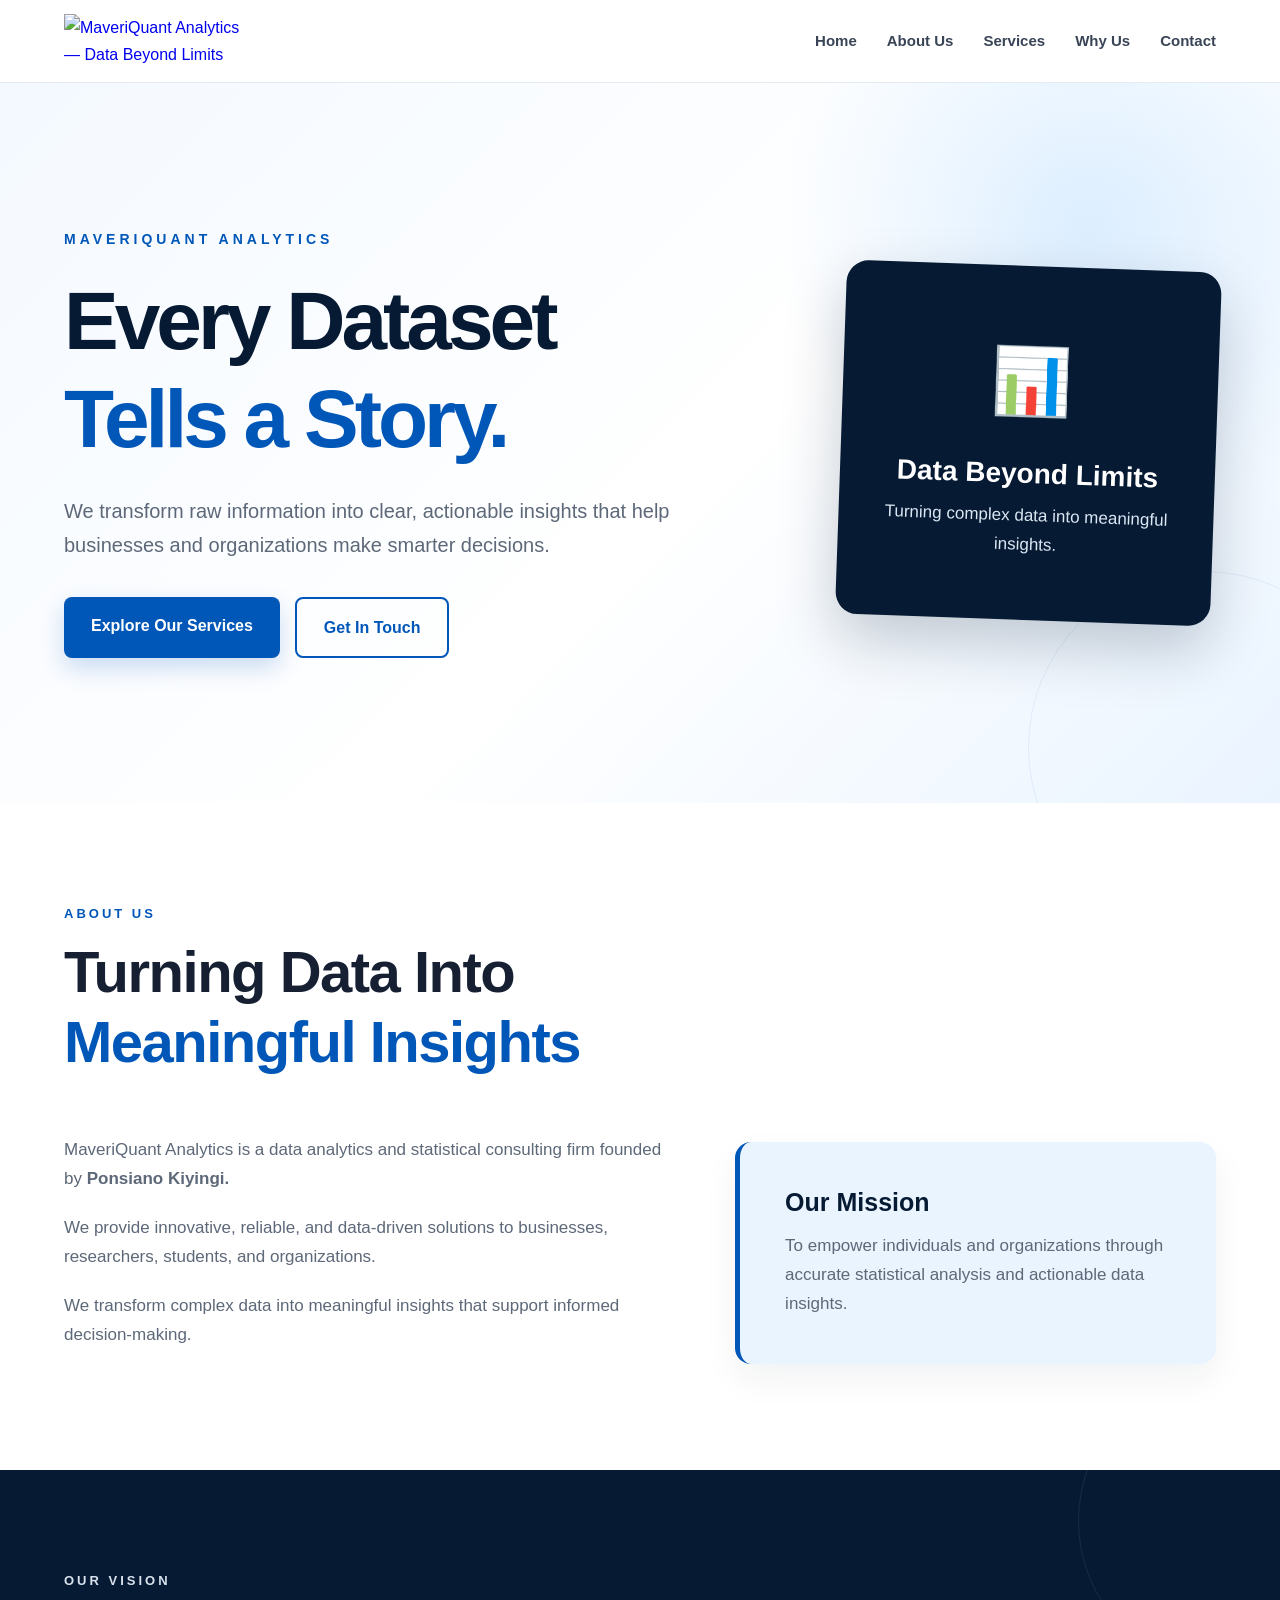
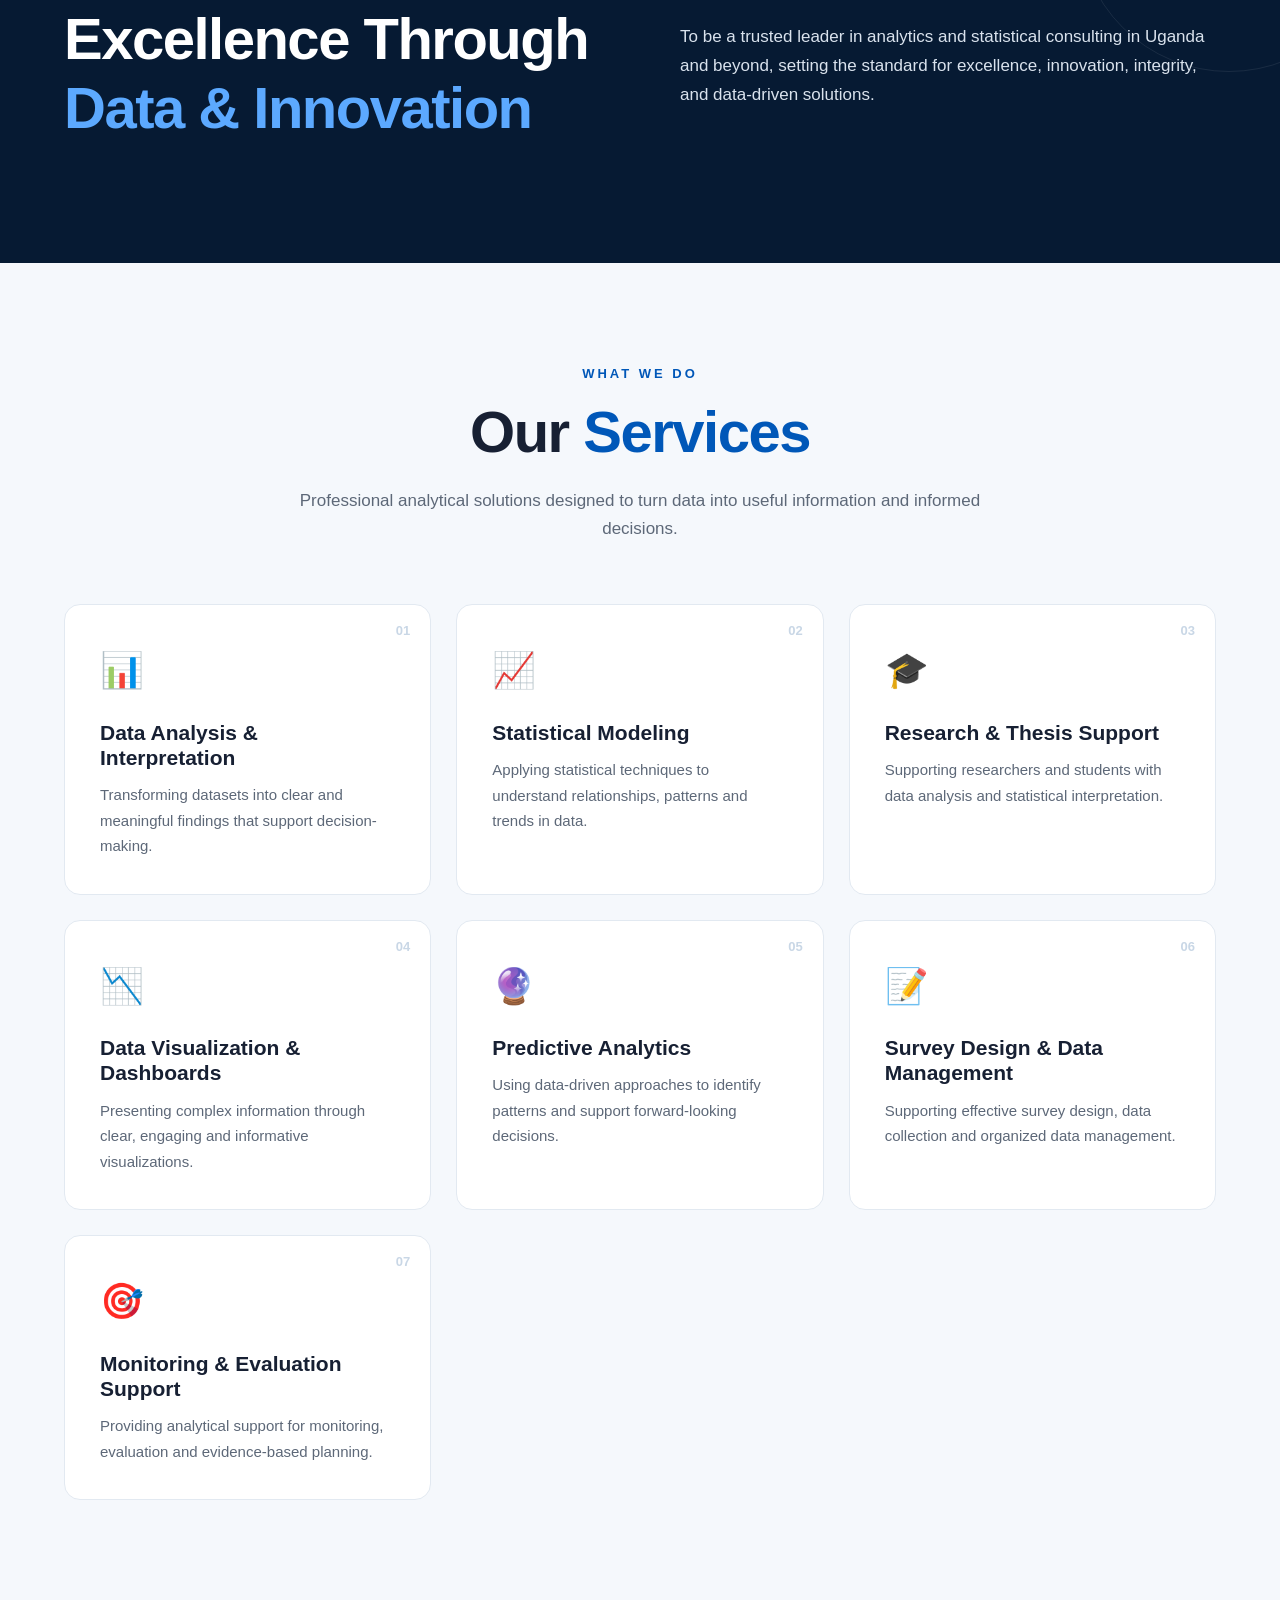
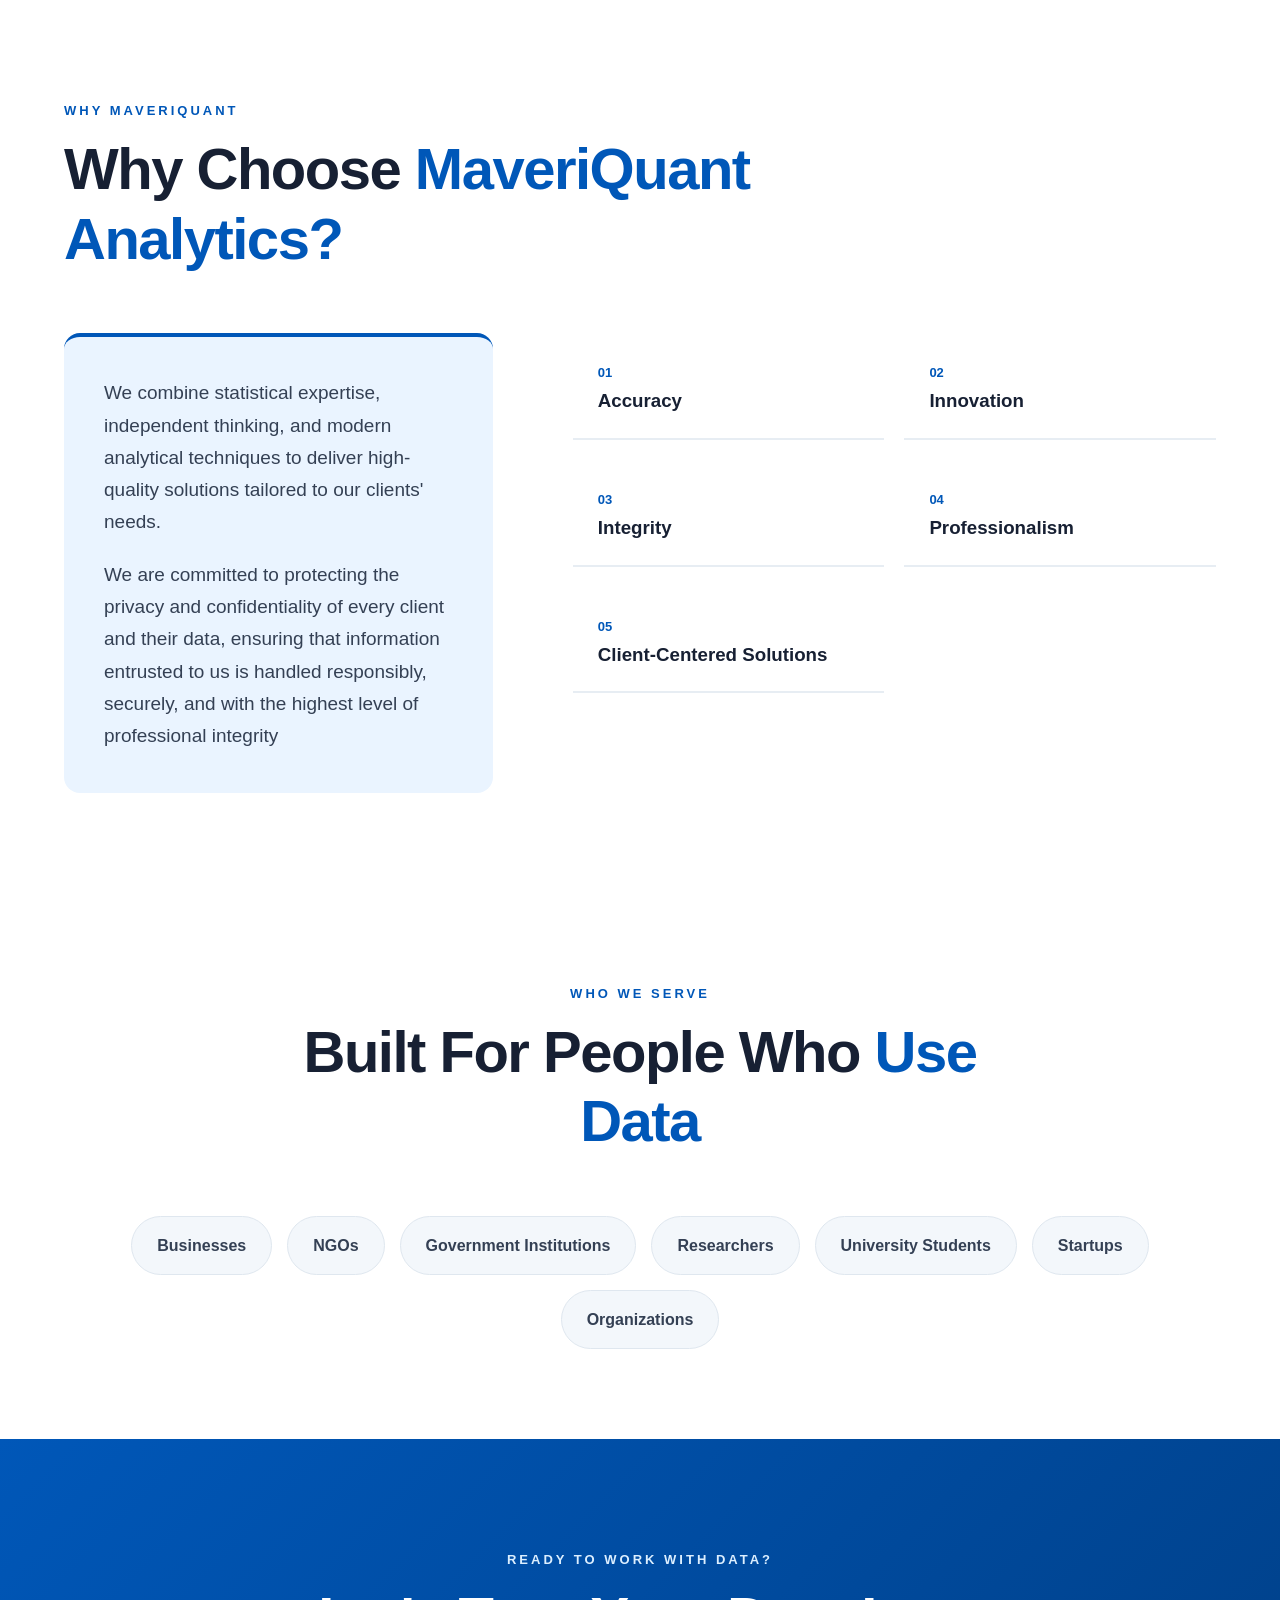
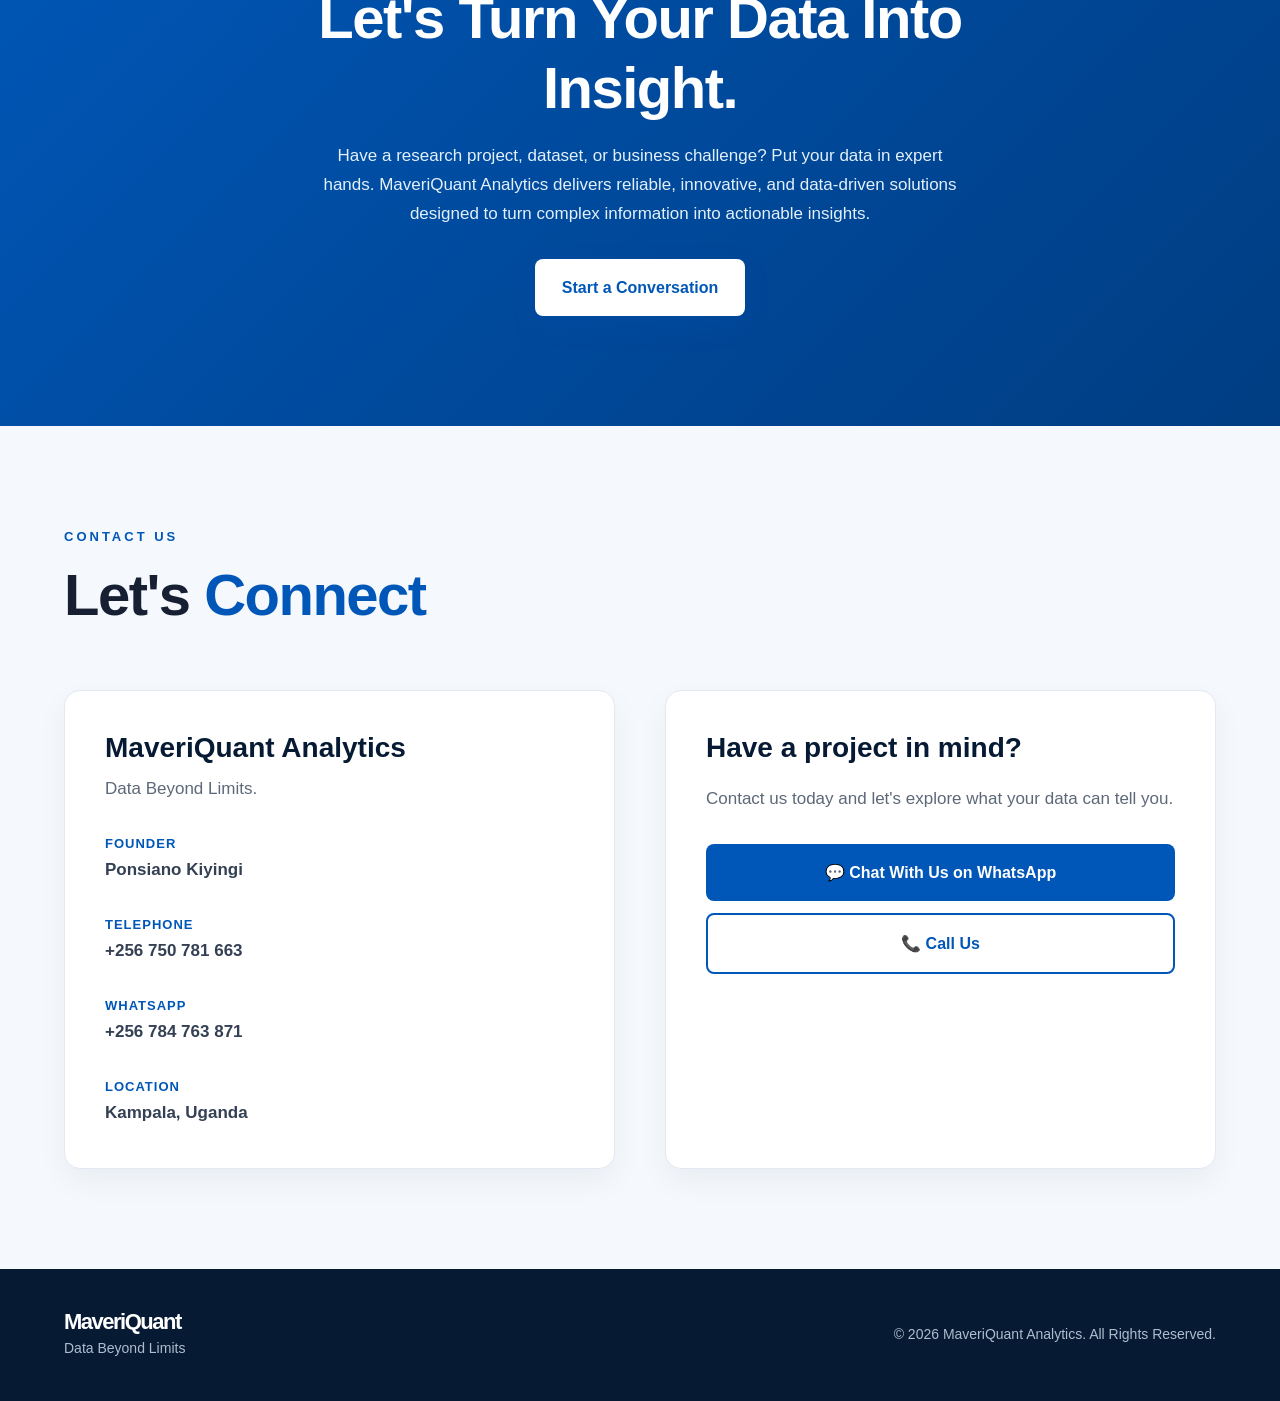
==== commit 5def4b2b: "Update index.html" ====
--- a/index.html
+++ b/index.html
@@ -13,6 +13,31 @@
         content="Mavstats is a data and statistical analytics brand focused
                 on transforming data into clear,actionable and meaningful insights that help businesses to make
                 smarter decisions.<link rel="stylesheet" href="style.css">
+    
+
+<link rel="stylesheet" href="style.css">
+
+    <style>
+        /* ================= LOGO ================= */
+
+        .logo {
+            display: flex;
+            align-items: center;
+            text-decoration: none;
+        }
+
+        .logo img {
+            width: 180px;
+            height: auto;
+            display: block;
+        }
+
+        @media (max-width: 768px) {
+            .logo img {
+                width: 145px;
+            }
+        }
+    </style>
 </head>
 
 <body>
@@ -23,11 +48,17 @@
 
         <div class="container nav-container">
 
-            <div class="logo">
-                <h1>MaveriQuant</h1>
-                <span>Analytics</span>
-            </div>
-
+            <!-- LOGO -->
+            <a href="#home"
+               class="logo"
+               aria-label="MaveriQuant Analytics Home">
+
+                <img src="images/maveriquant-logo.png"
+                     alt="MaveriQuant Analytics — Data Beyond Limits">
+
+            </a>
+
+            <!-- NAVIGATION -->
             <nav>
                 <a href="#home">Home</a>
                 <a href="#about">About Us</a>
@@ -40,7 +71,6 @@
 
     </header>
 
-
     <!-- ================= HERO ================= -->
 
     <section id="home" class="hero">
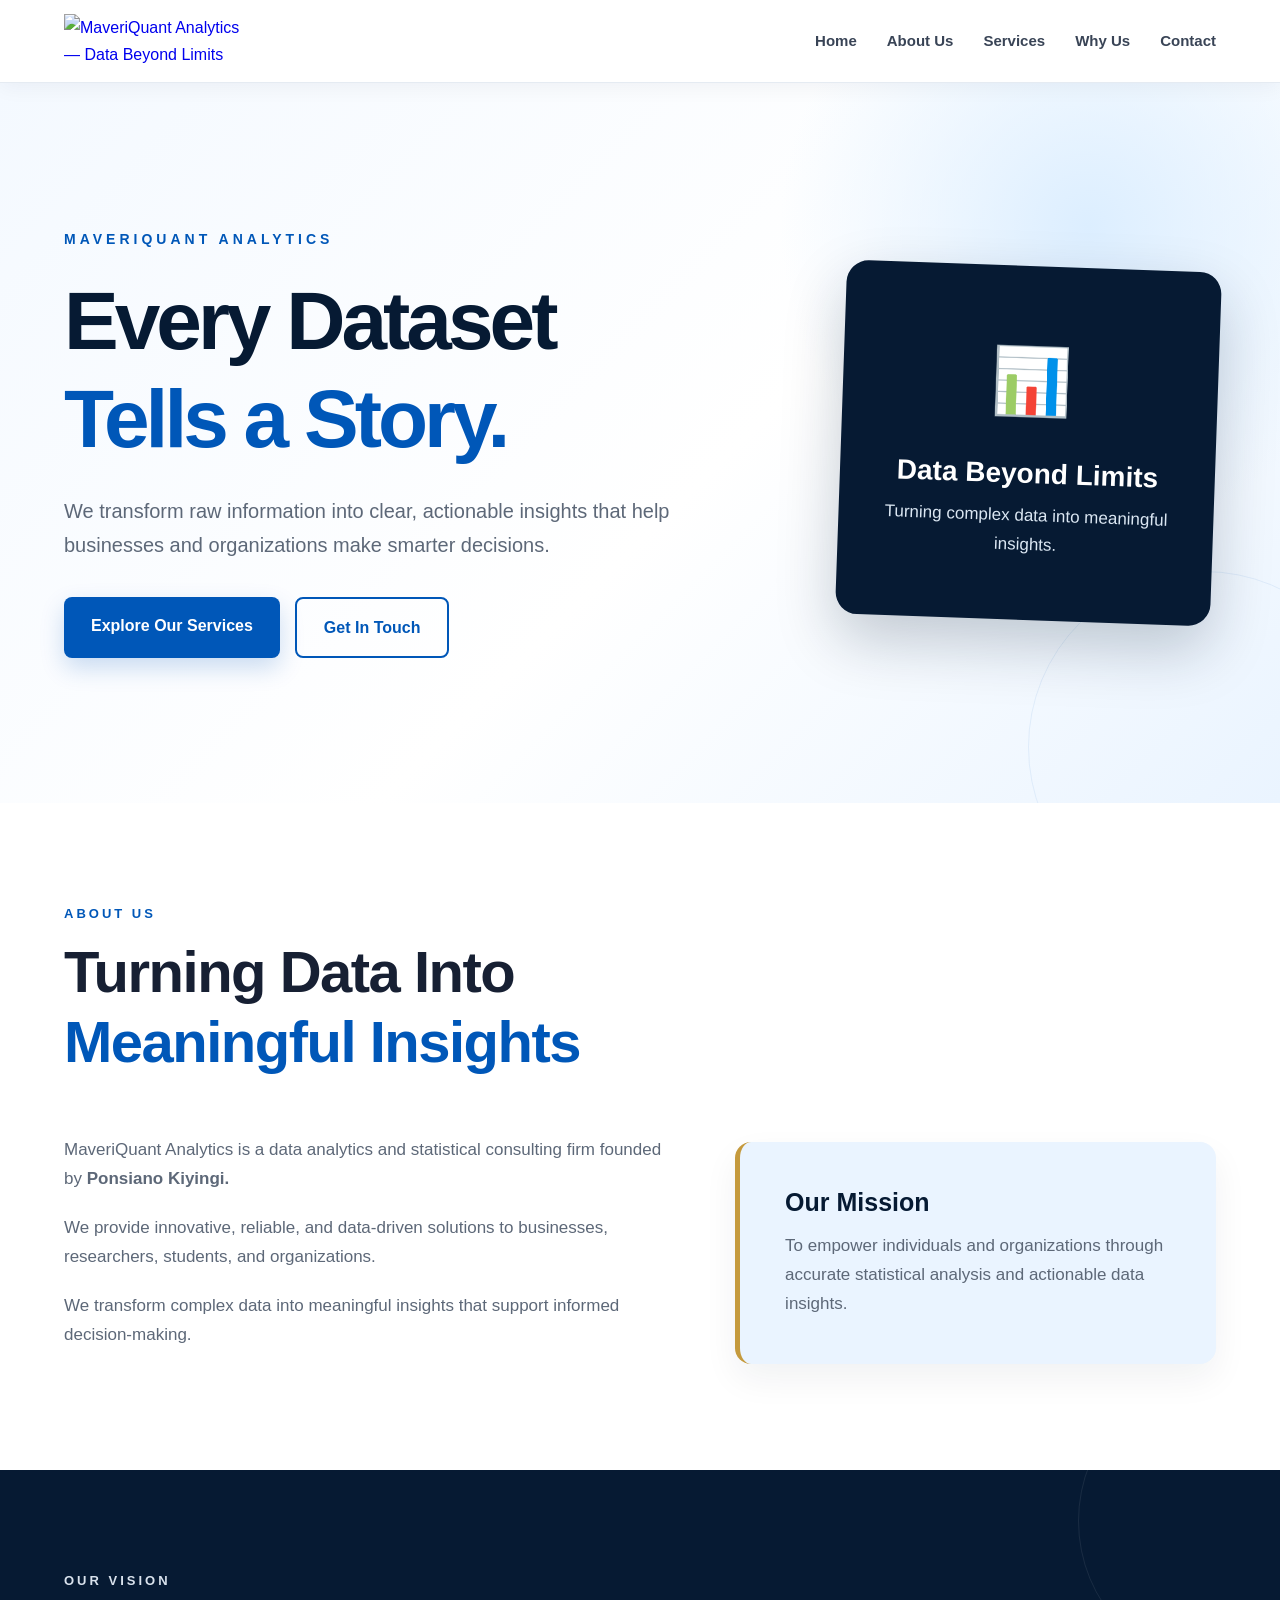
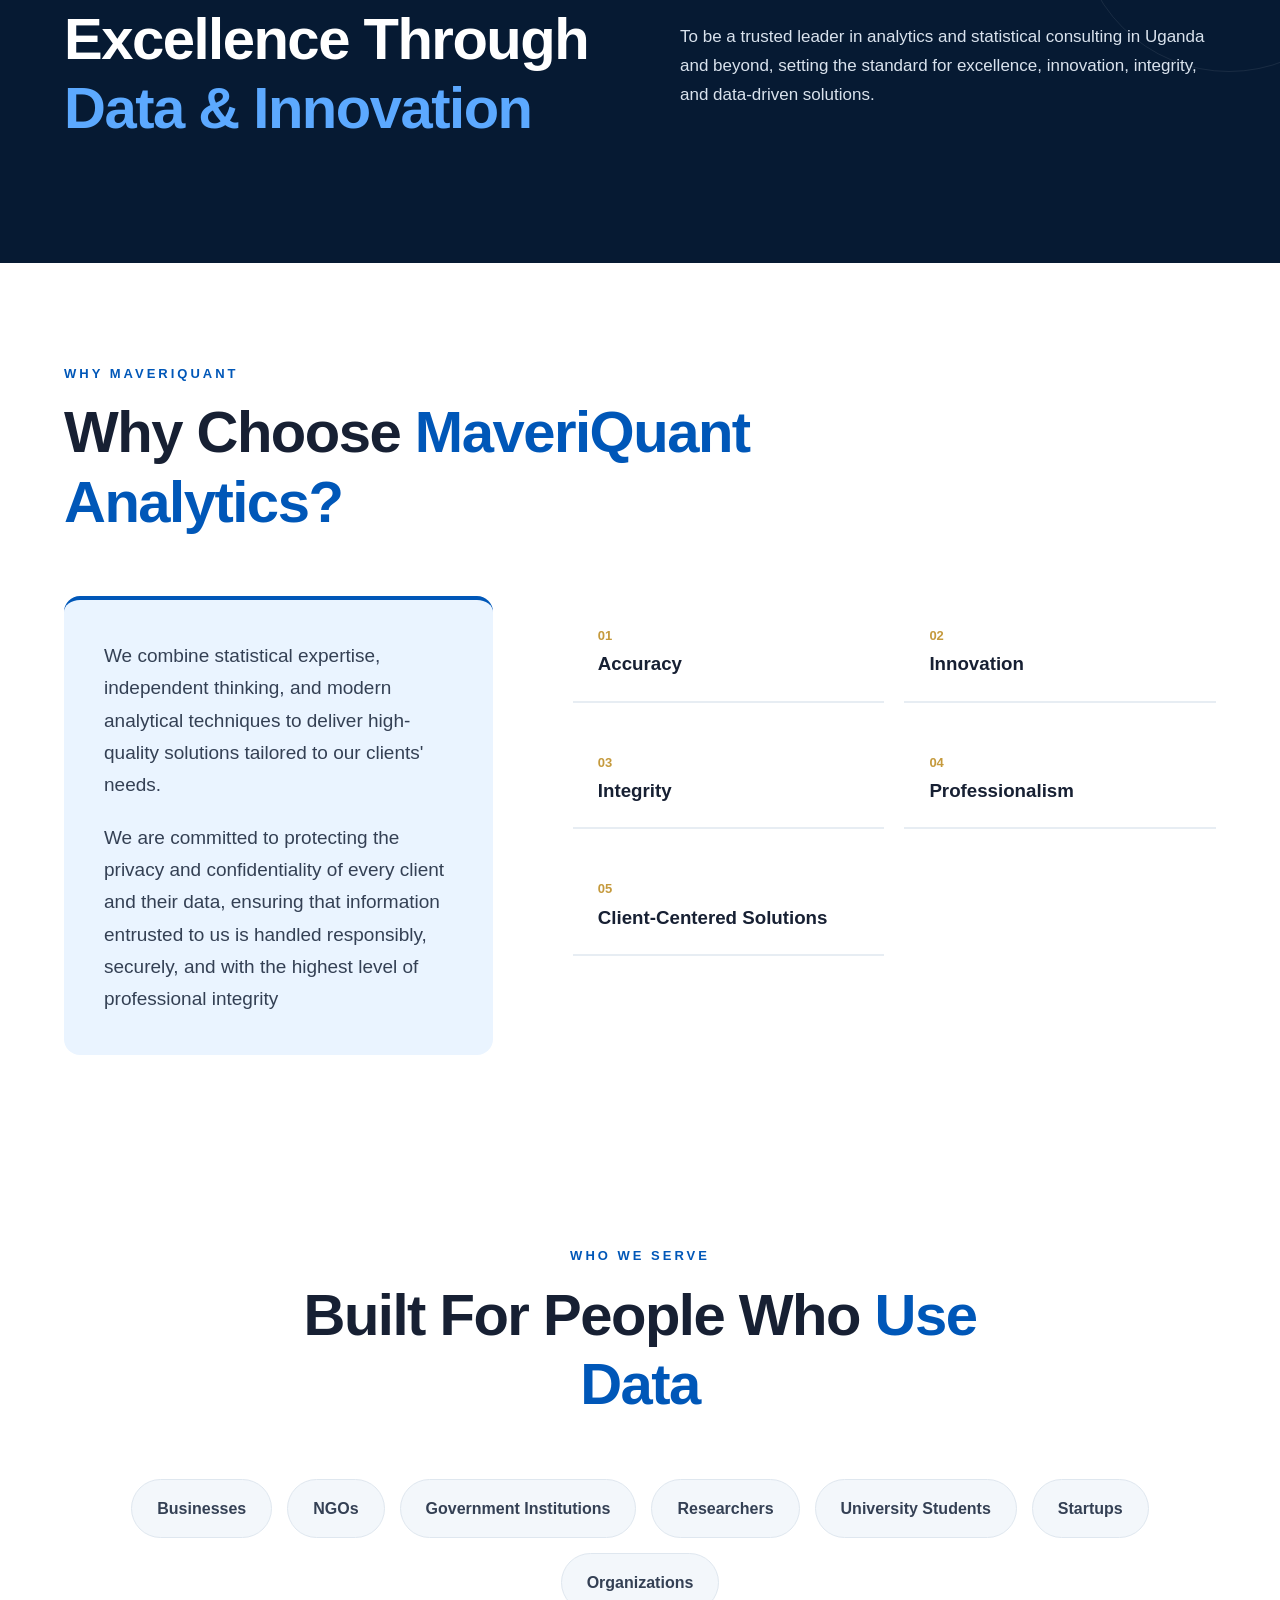
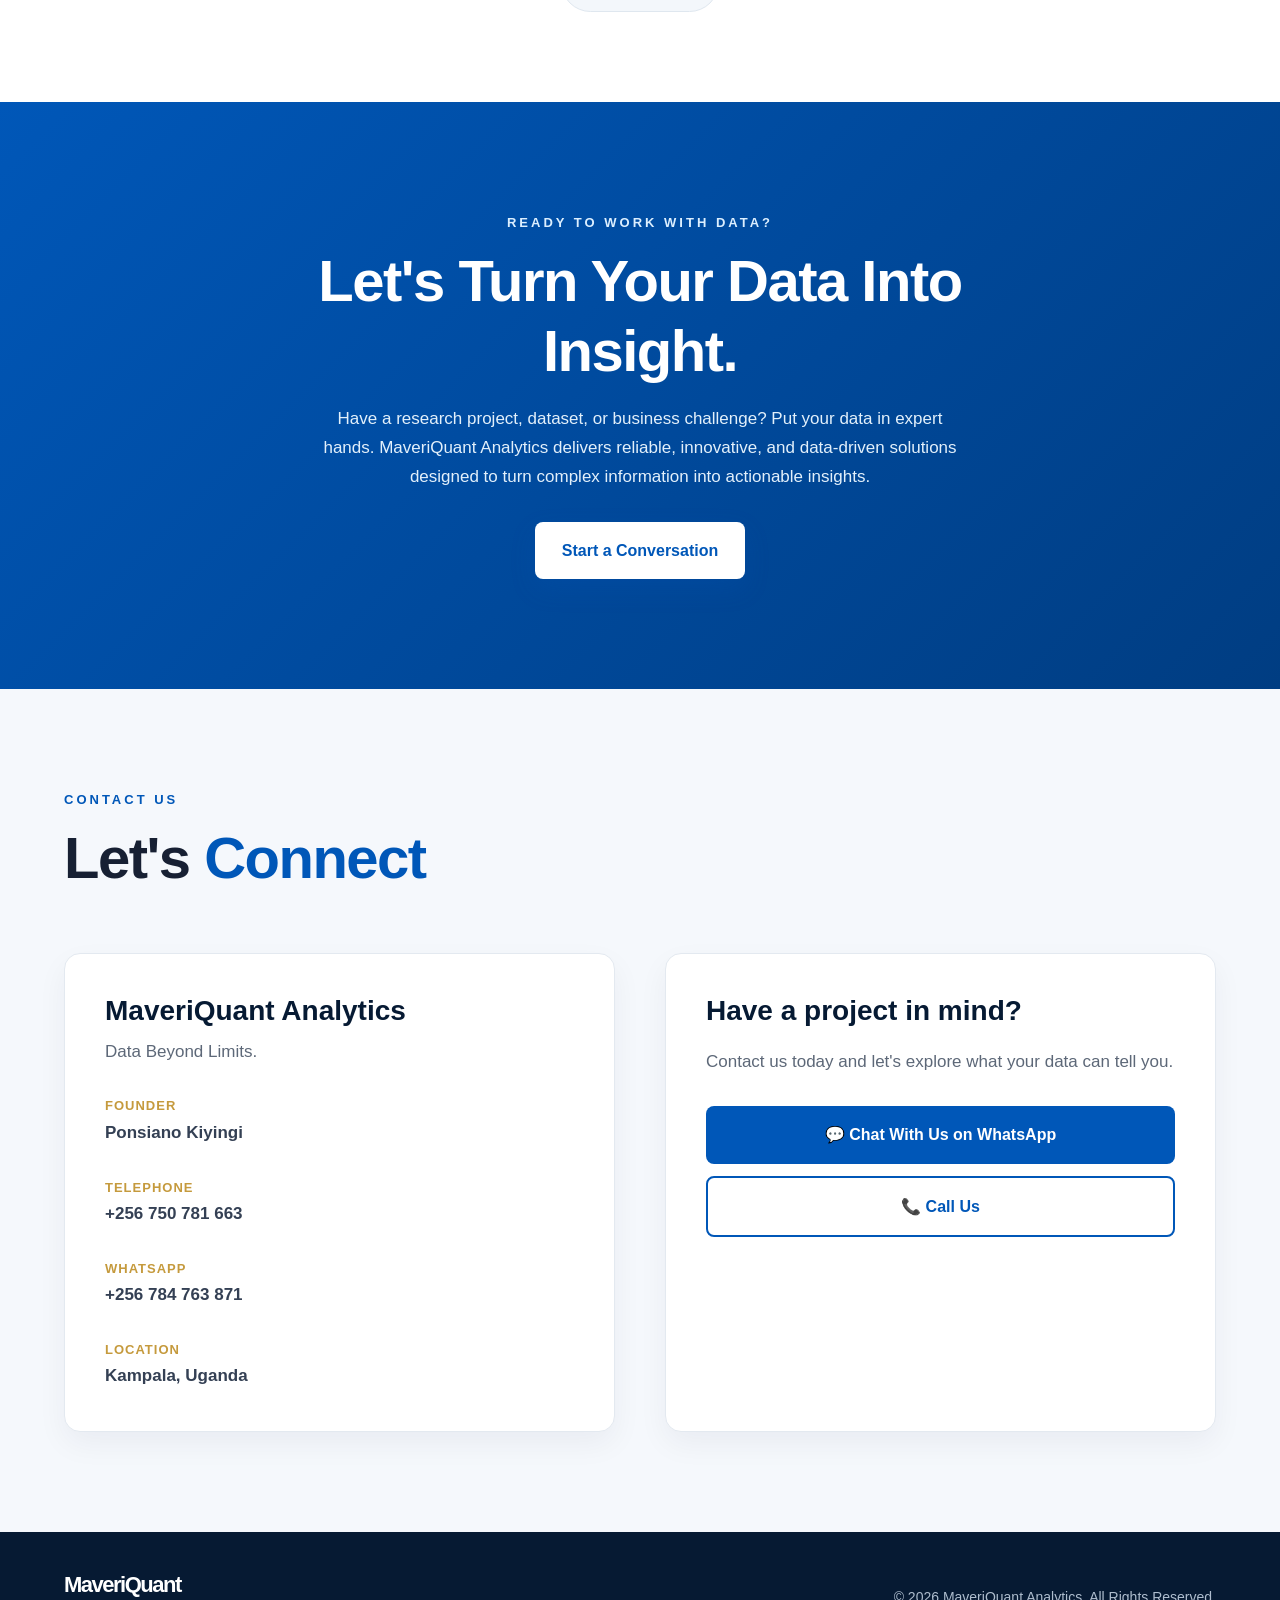
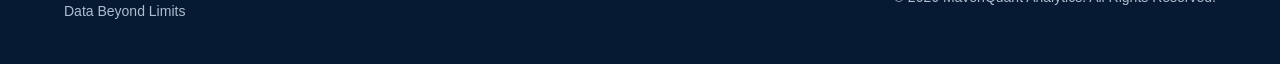
==== commit 2a05aa97: "initial  commit" ====
--- a/index.html
+++ b/index.html
@@ -213,145 +213,7 @@
 
     <!-- ================= SERVICES ================= -->
 
-    <section id="services" class="section services-section">
-
-        <div class="container">
-
-            <div class="section-heading center">
-
-                <p class="section-label">WHAT WE DO</p>
-
-                <h2>Our <span>Services</span></h2>
-
-                <p>
-                    Professional analytical solutions designed to turn
-                    data into useful information and informed decisions.
-                </p>
-
-            </div>
-
-
-            <div class="services-grid">
-
-
-                <div class="service-card">
-
-                    <div class="service-number">01</div>
-
-                    <div class="service-icon">📊</div>
-
-                    <h3>Data Analysis & Interpretation</h3>
-
-                    <p>
-                        Transforming datasets into clear and meaningful
-                        findings that support decision-making.
-                    </p>
-
-                </div>
-
-
-                <div class="service-card">
-
-                    <div class="service-number">02</div>
-
-                    <div class="service-icon">📈</div>
-
-                    <h3>Statistical Modeling</h3>
-
-                    <p>
-                        Applying statistical techniques to understand
-                        relationships, patterns and trends in data.
-                    </p>
-
-                </div>
-
-
-                <div class="service-card">
-
-                    <div class="service-number">03</div>
-
-                    <div class="service-icon">🎓</div>
-
-                    <h3>Research & Thesis Support</h3>
-
-                    <p>
-                        Supporting researchers and students with data
-                        analysis and statistical interpretation.
-                    </p>
-
-                </div>
-
-
-                <div class="service-card">
-
-                    <div class="service-number">04</div>
-
-                    <div class="service-icon">📉</div>
-
-                    <h3>Data Visualization & Dashboards</h3>
-
-                    <p>
-                        Presenting complex information through clear,
-                        engaging and informative visualizations.
-                    </p>
-
-                </div>
-
-
-                <div class="service-card">
-
-                    <div class="service-number">05</div>
-
-                    <div class="service-icon">🔮</div>
-
-                    <h3>Predictive Analytics</h3>
-
-                    <p>
-                        Using data-driven approaches to identify patterns
-                        and support forward-looking decisions.
-                    </p>
-
-                </div>
-
-
-                <div class="service-card">
-
-                    <div class="service-number">06</div>
-
-                    <div class="service-icon">📝</div>
-
-                    <h3>Survey Design & Data Management</h3>
-
-                    <p>
-                        Supporting effective survey design, data collection
-                        and organized data management.
-                    </p>
-
-                </div>
-
-
-                <div class="service-card">
-
-                    <div class="service-number">07</div>
-
-                    <div class="service-icon">🎯</div>
-
-                    <h3>Monitoring & Evaluation Support</h3>
-
-                    <p>
-                        Providing analytical support for monitoring,
-                        evaluation and evidence-based planning.
-                    </p>
-
-                </div>
-
-
-            </div>
-
-        </div>
-
-    </section>
-
+   
 
     <!-- ================= WHY US ================= -->
 
--- a/style.css
+++ b/style.css
@@ -109,19 +109,22 @@
     gap: 30px;
 }
 
-.logo h1 {
-    font-size: 25px;
-    line-height: 1;
-    color: #061a33;
-    letter-spacing: -1px;
-}
-
-.logo span {
-    font-size: 11px;
-    color: #0057b8;
-    letter-spacing: 3px;
-    text-transform: uppercase;
-    font-weight: 700;
+.logo {
+    display: flex;
+    align-items: center;
+    text-decoration: none;
+}
+
+.logo img {
+    width: 180px;
+    height: auto;
+    display: block;
+    object-fit: contain;
+    transition: transform 0.3s ease;
+}
+
+.logo:hover img {
+    transform: scale(1.02);
 }
 
 nav {
@@ -718,6 +721,59 @@
 }
 
 
+
+/* =====================================================
+   MAVERIQUANT BRAND POLISH
+   ===================================================== */
+
+:root {
+    --mq-navy: #061a33;
+    --mq-blue: #0057b8;
+    --mq-gold: #c59a3d;
+    --mq-white: #ffffff;
+}
+
+.header {
+    box-shadow: 0 4px 20px rgba(6, 26, 51, 0.05);
+}
+
+nav a:hover,
+nav a:focus-visible {
+    color: var(--mq-gold);
+}
+
+nav a::after {
+    background: var(--mq-gold);
+}
+
+.service-card:hover::before {
+    background: linear-gradient(90deg, var(--mq-blue), var(--mq-gold));
+}
+
+.mission-card {
+    border-left-color: var(--mq-gold);
+}
+
+.value:hover {
+    border-bottom-color: var(--mq-gold);
+}
+
+.value span,
+.contact-item strong {
+    color: var(--mq-gold);
+}
+
+.clients-grid div:hover {
+    border-color: var(--mq-gold);
+    color: var(--mq-gold);
+}
+
+@media (max-width: 650px) {
+    .logo img {
+        width: 145px;
+    }
+}
+
 /* =====================================================
    MOBILE RESPONSIVE DESIGN
    ===================================================== */
--- a/style.css
+++ b/style.css
@@ -109,19 +109,22 @@
     gap: 30px;
 }
 
-.logo h1 {
-    font-size: 25px;
-    line-height: 1;
-    color: #061a33;
-    letter-spacing: -1px;
-}
-
-.logo span {
-    font-size: 11px;
-    color: #0057b8;
-    letter-spacing: 3px;
-    text-transform: uppercase;
-    font-weight: 700;
+.logo {
+    display: flex;
+    align-items: center;
+    text-decoration: none;
+}
+
+.logo img {
+    width: 180px;
+    height: auto;
+    display: block;
+    object-fit: contain;
+    transition: transform 0.3s ease;
+}
+
+.logo:hover img {
+    transform: scale(1.02);
 }
 
 nav {
@@ -718,6 +721,59 @@
 }
 
 
+
+/* =====================================================
+   MAVERIQUANT BRAND POLISH
+   ===================================================== */
+
+:root {
+    --mq-navy: #061a33;
+    --mq-blue: #0057b8;
+    --mq-gold: #c59a3d;
+    --mq-white: #ffffff;
+}
+
+.header {
+    box-shadow: 0 4px 20px rgba(6, 26, 51, 0.05);
+}
+
+nav a:hover,
+nav a:focus-visible {
+    color: var(--mq-gold);
+}
+
+nav a::after {
+    background: var(--mq-gold);
+}
+
+.service-card:hover::before {
+    background: linear-gradient(90deg, var(--mq-blue), var(--mq-gold));
+}
+
+.mission-card {
+    border-left-color: var(--mq-gold);
+}
+
+.value:hover {
+    border-bottom-color: var(--mq-gold);
+}
+
+.value span,
+.contact-item strong {
+    color: var(--mq-gold);
+}
+
+.clients-grid div:hover {
+    border-color: var(--mq-gold);
+    color: var(--mq-gold);
+}
+
+@media (max-width: 650px) {
+    .logo img {
+        width: 145px;
+    }
+}
+
 /* =====================================================
    MOBILE RESPONSIVE DESIGN
    ===================================================== */
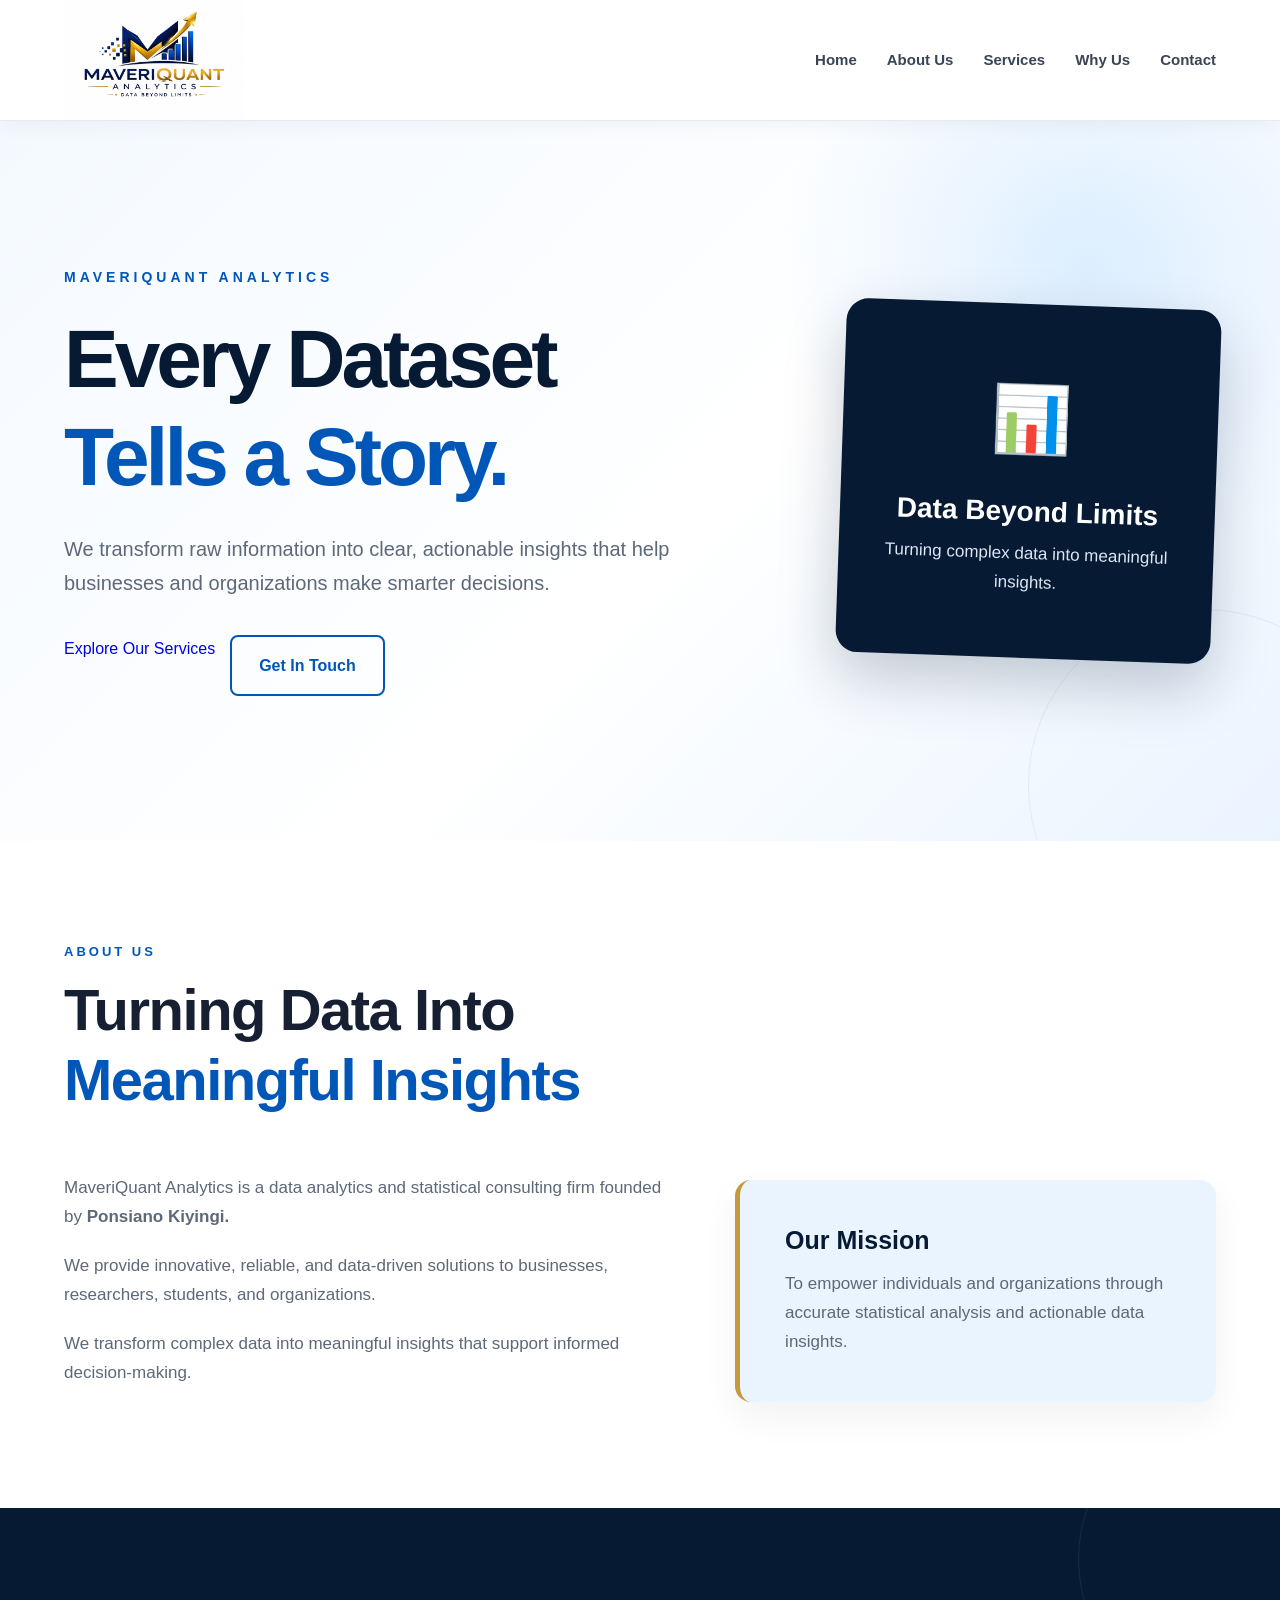
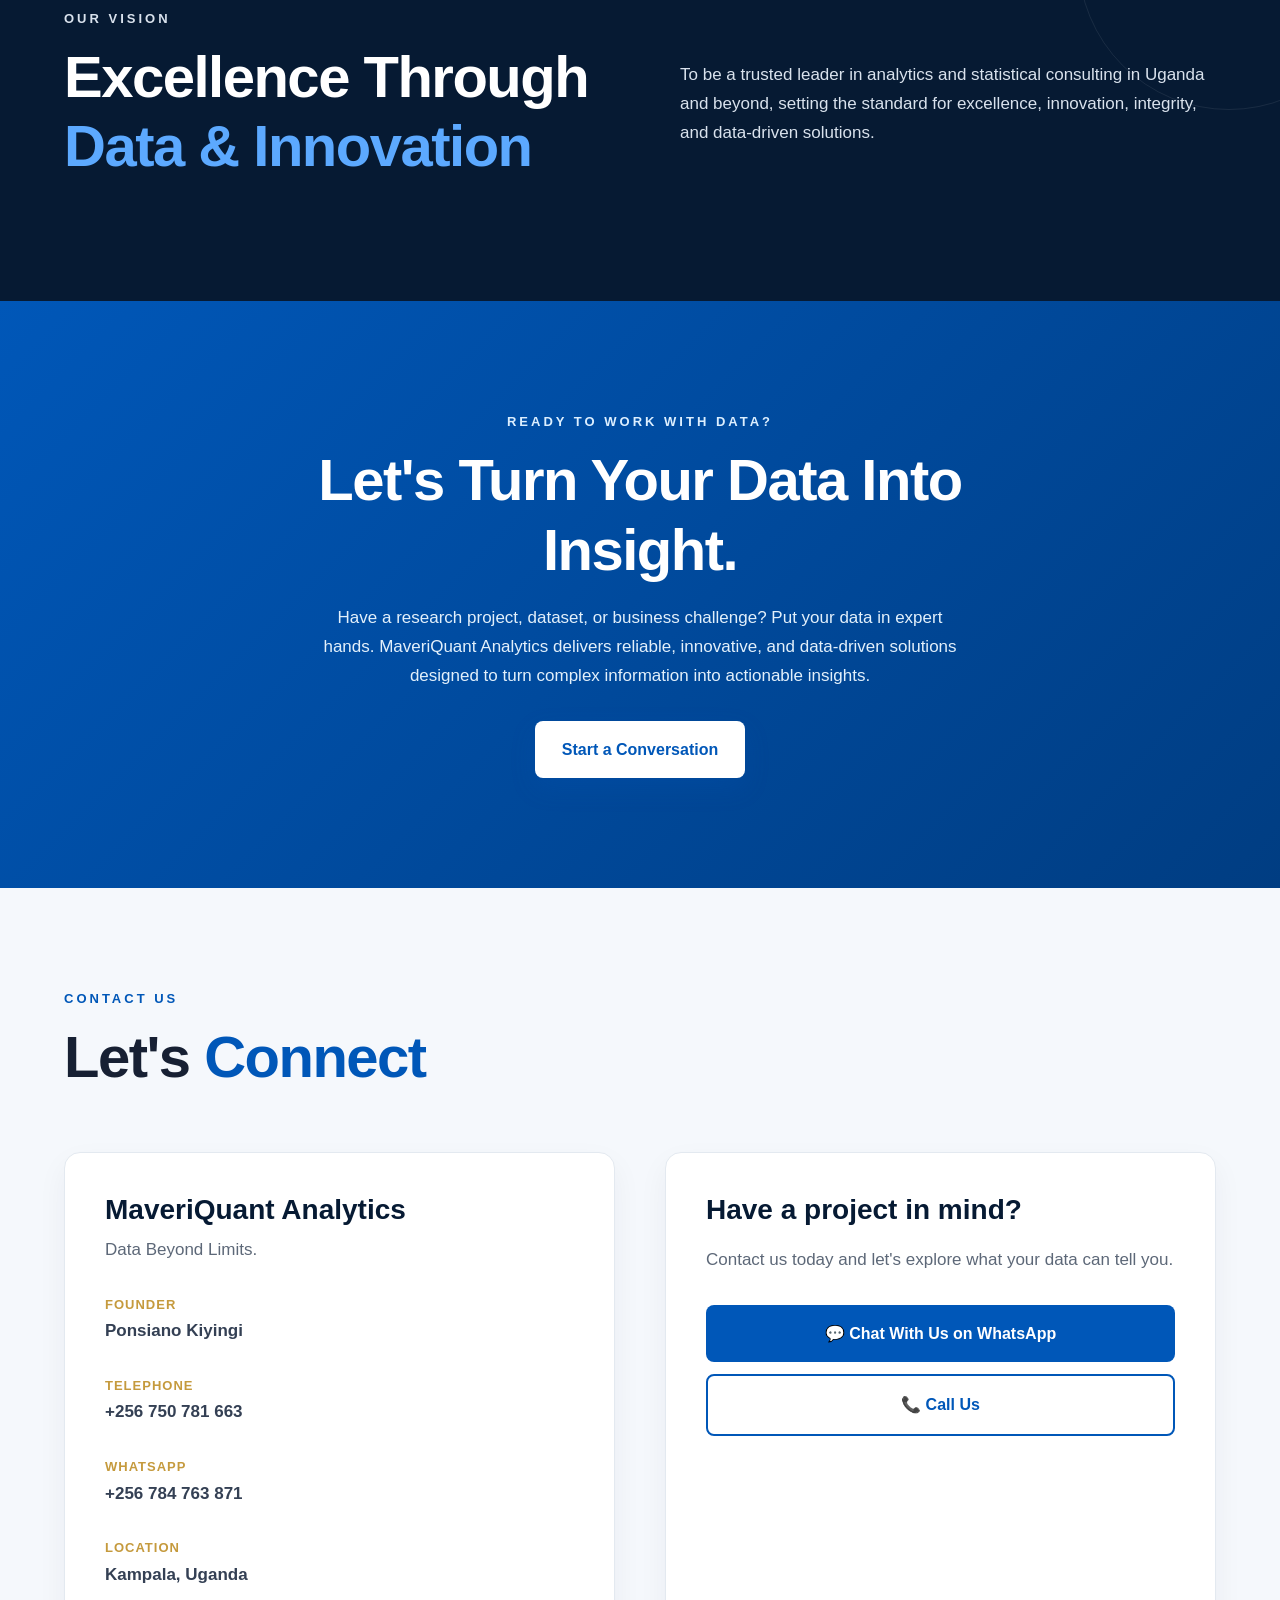
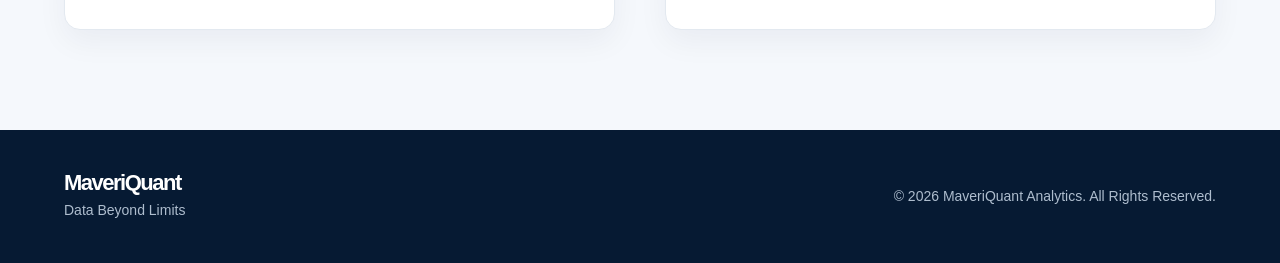
==== commit 21e31ff6: "my second push" ====
--- a/index.html
+++ b/index.html
@@ -1,75 +1,27 @@
 <!DOCTYPE html>
 <html lang="en">
 <head>
+    <head>
     <meta charset="UTF-8">
     <meta name="viewport" content="width=device-width, initial-scale=1.0">
 
     <title>MaveriQuant Analytics | Data Beyond Limits</title>
 
     <meta name="description"
-        content="MaveriQuant Analytics provides professional statistical analytics,statistical consulting, data visualization, predictive analytics, econometrics and research support services">
+        content="MaveriQuant Analytics provides professional statistical analytics, statistical consulting, data visualization, predictive analytics, econometrics and research support services">
 
     <meta name="keywords"
-        content="Mavstats is a data and statistical analytics brand focused
-                on transforming data into clear,actionable and meaningful insights that help businesses to make
-                smarter decisions.<link rel="stylesheet" href="style.css">
+        content="statistical analytics, data visualization, predictive analytics, econometrics, research support, Uganda">
+
+    <link rel="stylesheet" href="style.css">
+</head>
+
+<body>
+
+    <!-- ================= HEADER ================= -->
+    <div id="header-placeholder"></div>
+
     
-
-<link rel="stylesheet" href="style.css">
-
-    <style>
-        /* ================= LOGO ================= */
-
-        .logo {
-            display: flex;
-            align-items: center;
-            text-decoration: none;
-        }
-
-        .logo img {
-            width: 180px;
-            height: auto;
-            display: block;
-        }
-
-        @media (max-width: 768px) {
-            .logo img {
-                width: 145px;
-            }
-        }
-    </style>
-</head>
-
-<body>
-
-    <!-- ================= HEADER ================= -->
-
-    <header class="header">
-
-        <div class="container nav-container">
-
-            <!-- LOGO -->
-            <a href="#home"
-               class="logo"
-               aria-label="MaveriQuant Analytics Home">
-
-                <img src="images/maveriquant-logo.png"
-                     alt="MaveriQuant Analytics — Data Beyond Limits">
-
-            </a>
-
-            <!-- NAVIGATION -->
-            <nav>
-                <a href="#home">Home</a>
-                <a href="#about">About Us</a>
-                <a href="#services">Services</a>
-                <a href="#why-us">Why Us</a>
-                <a href="#contact">Contact</a>
-            </nav>
-
-        </div>
-
-    </header>
 
     <!-- ================= HERO ================= -->
 
@@ -94,11 +46,8 @@
 
                 <div class="hero-buttons">
 
-                    <a href="#services" class="btn primary-btn">
-                        Explore Our Services
-                    </a>
-
-                    <a href="#contact" class="btn secondary-btn">
+<a href="services.html">Explore Our Services</a>
+                    <a href="contact.html" class="btn secondary-btn">
                         Get In Touch
                     </a>
 
@@ -211,125 +160,6 @@
     </section>
 
 
-    <!-- ================= SERVICES ================= -->
-
-   
-
-    <!-- ================= WHY US ================= -->
-
-    <section id="why-us" class="section why-section">
-
-        <div class="container">
-
-            <div class="section-heading">
-
-                <p class="section-label">WHY MAVERIQUANT</p>
-
-                <h2>
-                    Why Choose
-                    <span>MaveriQuant Analytics?</span>
-                </h2>
-
-            </div>
-
-
-            <div class="why-grid">
-
-                <div class="why-main">
-
-                    <p>
-                        We combine statistical expertise, independent thinking, and
-        modern analytical techniques to deliver high-quality solutions
-        tailored to our clients' needs.
-    
-                    </p>
-
-              <p>
-                  We are committed to protecting the privacy and confidentiality
-        of every client and their data, ensuring that information
-        entrusted to us is handled responsibly, securely, and with
-        the highest level of professional integrity
-              </p>
-                    
-                </div>
-
-
-                <div class="values">
-
-                    <div class="value">
-                        <span>01</span>
-                        <h3>Accuracy</h3>
-                    </div>
-
-                    <div class="value">
-                        <span>02</span>
-                        <h3>Innovation</h3>
-                    </div>
-
-                    <div class="value">
-                        <span>03</span>
-                        <h3>Integrity</h3>
-                    </div>
-
-                    <div class="value">
-                        <span>04</span>
-                        <h3>Professionalism</h3>
-                    </div>
-
-                    <div class="value">
-                        <span>05</span>
-                        <h3>Client-Centered Solutions</h3>
-                    </div>
-
-                </div>
-
-            </div>
-
-        </div>
-
-    </section>
-
-
-    <!-- ================= CLIENTS ================= -->
-
-    <section class="clients-section">
-
-        <div class="container">
-
-            <div class="section-heading center">
-
-                <p class="section-label">WHO WE SERVE</p>
-
-                <h2>Built For People Who <span>Use Data</span></h2>
-
-            </div>
-
-
-            <div class="clients-grid">
-
-                <div>Businesses</div>
-
-                <div>NGOs</div>
-
-                <div>Government Institutions</div>
-
-                <div>Researchers</div>
-
-                <div>University Students</div>
-
-                <div>Startups</div>
-
-                <div>Organizations</div>
-            
-            </div>
-
-        </div>
-
-    </section>
-
-
-    <!-- ================= CTA ================= -->
-
     <section class="cta">
 
         <div class="container">
@@ -354,8 +184,6 @@
     </section>
 
 
-    <!-- ================= CONTACT ================= -->
-
     <section id="contact" class="section contact-section">
 
         <div class="container">
@@ -464,7 +292,7 @@
     </footer>
 
 
-    <script src="script.js"></script>
+<script src="script.js"></script>
 
 </body>
 </html>
--- a/style.css
+++ b/style.css
@@ -30,6 +30,23 @@
 a {
     text-decoration: none;
 }
+.logo {
+            display: flex;
+            align-items: center;
+            text-decoration: none;
+        }
+
+        .logo img {
+            width: 180px;
+            height: auto;
+            display: block;
+        }
+
+        @media (max-width: 768px) {
+            .logo img {
+                width: 145px;
+            }
+        }
 
 .container {
     width: 90%;
